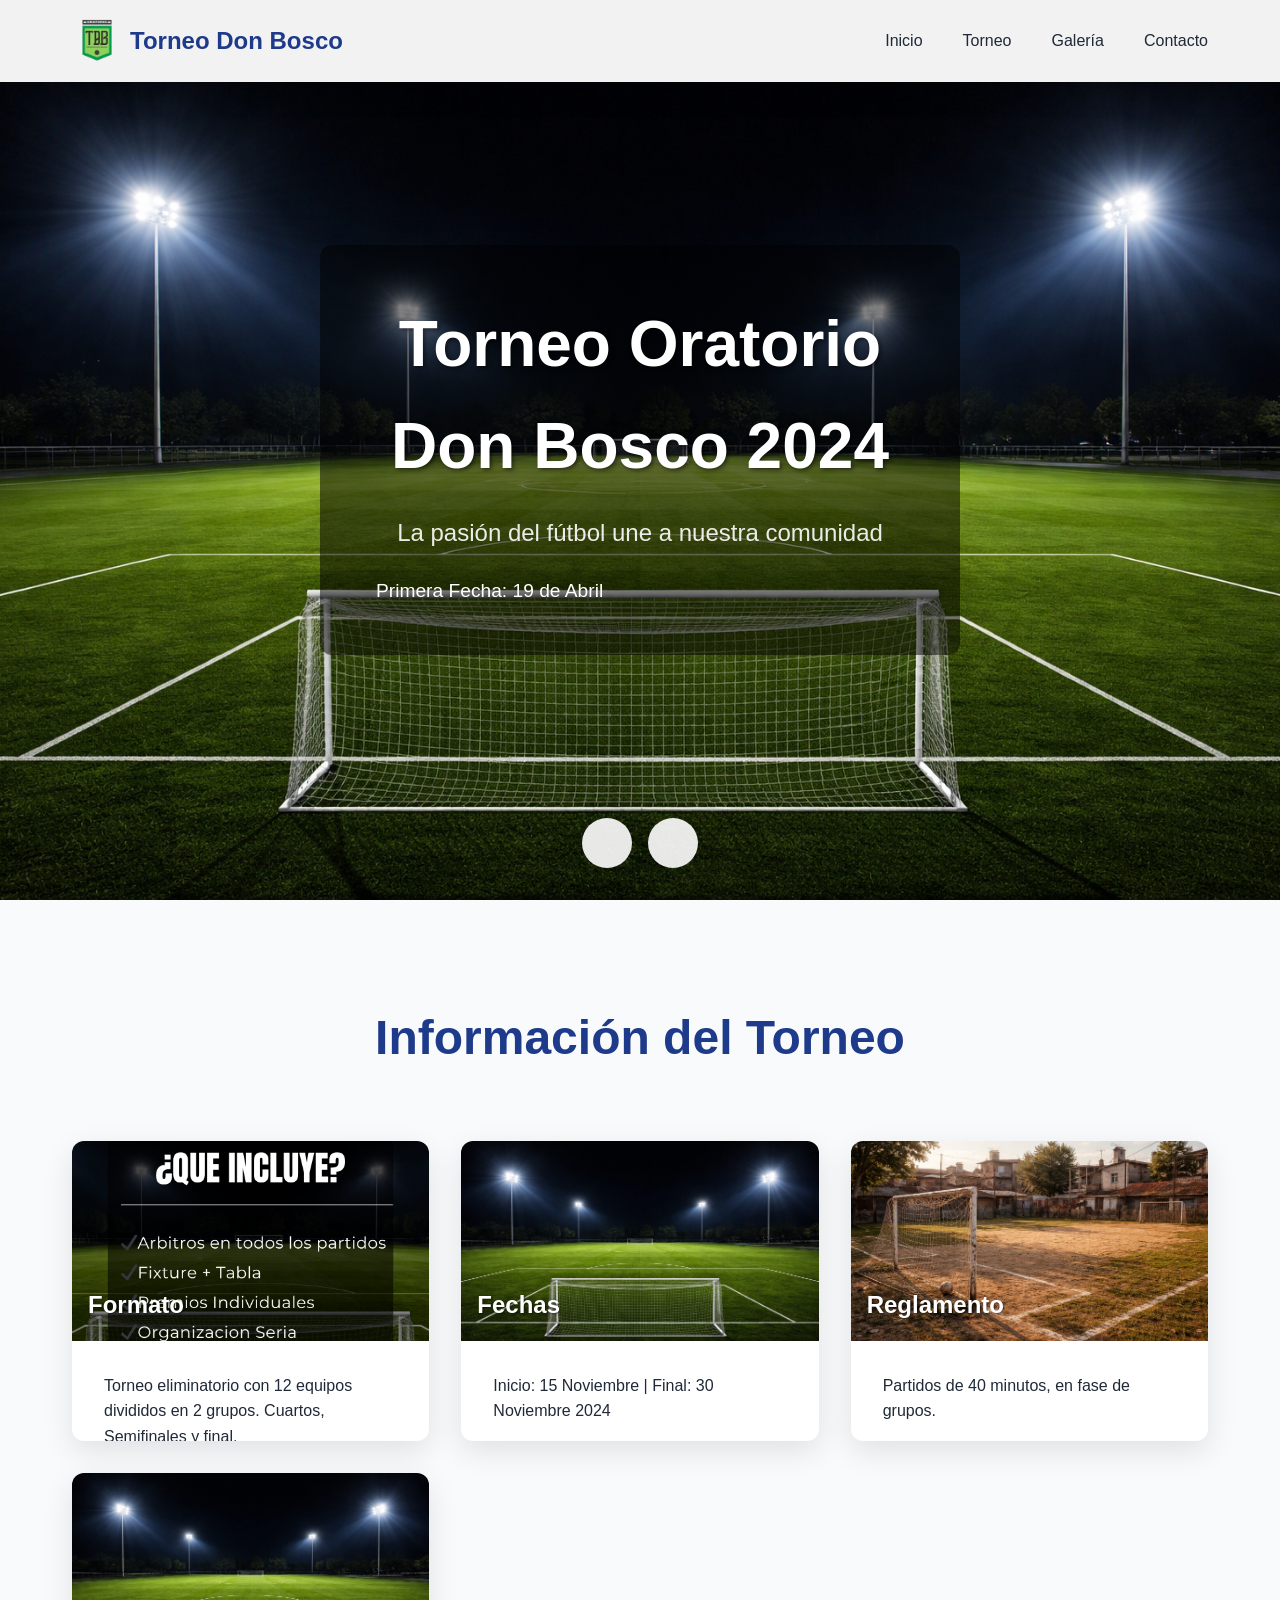
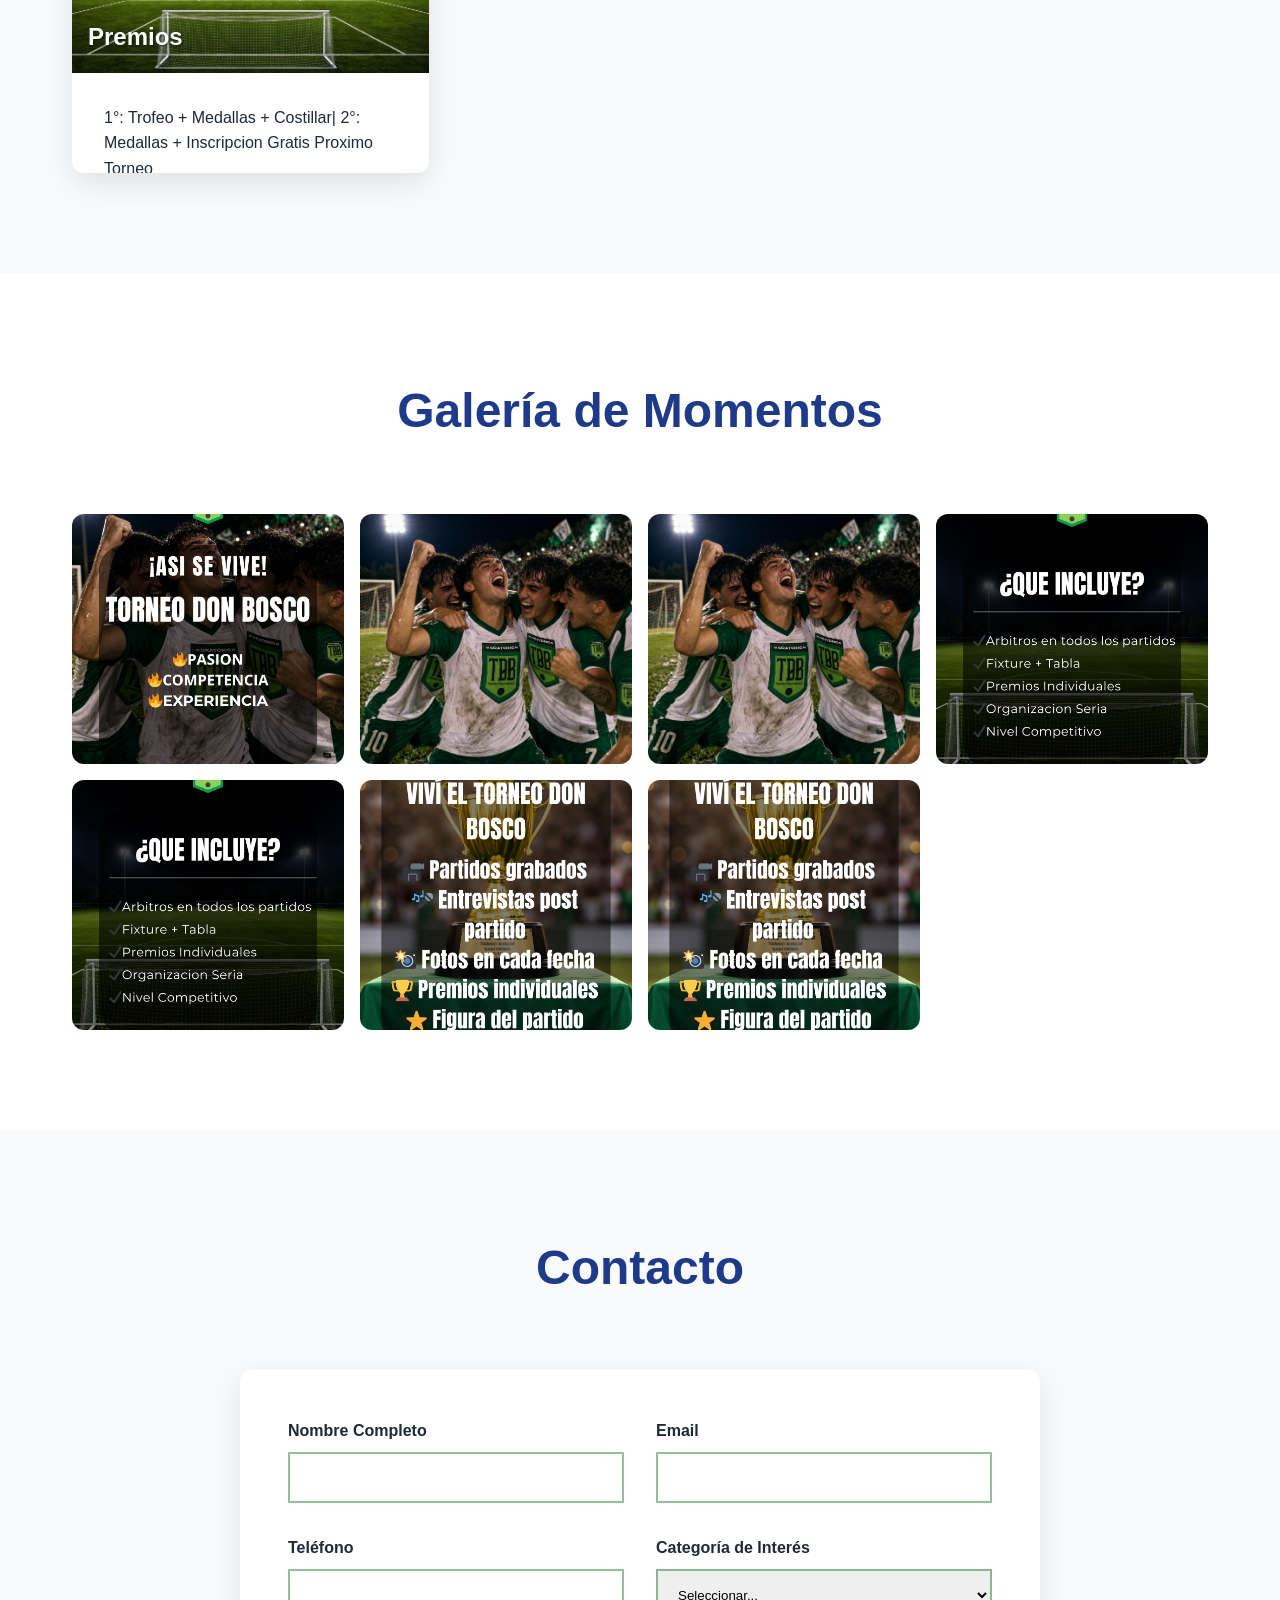
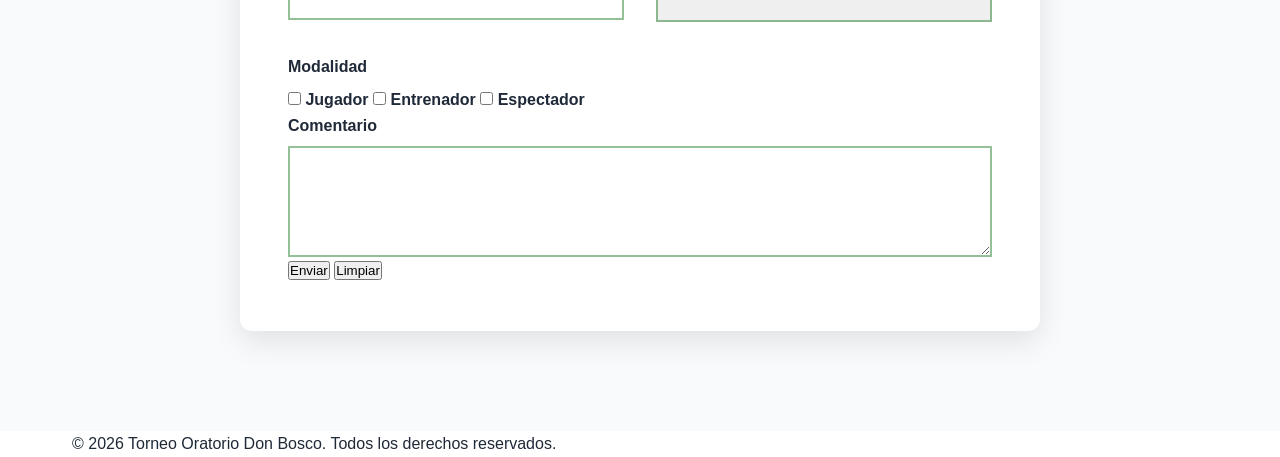
==== torneo-don-bosco/index.html @ 775dca35 "first commit" ====
<!DOCTYPE html>
<html lang="es">
<head>
    <meta charset="UTF-8">
    <meta name="viewport" content="width=device-width, initial-scale=1.0">
    <title>Torneo Oratorio Don Bosco</title>
    
    <!-- Font 1 -->
    <link href="fonts/klop/Klops-Inline-Personal-Use.ttf" rel="stylesheet">
    
    <!-- Font 2-->
    <link rel="stylesheet" href="fonts/the-athletic-font/THEATHLETICFONT-DEMOVERSION.ttf">
    
    <!-- CSS -->
    <link rel="stylesheet" href="css/styles.css">
</head>
<body>
    <!-- HEADER -->
    <header class="header">
        <nav class="navbar">
            <div class="nav-container">
                <div class="nav-logo">
                    <img src="img/iconos/logo - copia.png" alt="Logo Don Bosco" class="logo">
                    <span>Torneo Don Bosco</span>
                </div>
                <ul class="nav-menu">
                    <li class="nav-item">
                        <a href="#home" class="nav-link"><i class="fas fa-home"></i> Inicio</a>
                    </li>
                    <li class="nav-item">
                        <a href="#torneo" class="nav-link"><i class="fas fa-trophy"></i> Torneo</a>
                    </li>
                    <li class="nav-item">
                        <a href="#galeria" class="nav-link"><i class="fas fa-images"></i> Galería</a>
                    </li>
                    <li class="nav-item">
                        <a href="#contacto" class="nav-link"><i class="fas fa-envelope"></i> Contacto</a>
                    </li>
                </ul>
            </div>
        </nav>
    </header>

    <!-- MAIN -->
    <main>
        <!-- SECCIÓN 1: HOME -->
        <section id="home" class="hero-section">
            <div class="hero-carousel">
                <div class="carousel-slide active">
                    <img src="img/Campo de fútbol iluminado de noche.png" alt="Torneo Don Bosco" class="hero-image">
                    <div class="hero-content">
                        <h1 class="hero-title">Torneo Oratorio Don Bosco 2024</h1>
                        <p class="hero-subtitle">La pasión del fútbol une a nuestra comunidad</p>
                        <div class="hero-date">
                            <i class="fas fa-calendar-alt"></i>
                            <span>Primera Fecha: 19 de Abril</span>
                        </div>
                    </div>
                </div>
                <div class="carousel-slide">
                    <img src="img/jugadores festejando goles.png" alt="Equipos compitiendo" class="hero-image">
                    <div class="hero-content">
                        <h1 class="hero-title">12 Equipos Competirán</h1>
                        <p class="hero-subtitle">Por la gloria del campeonato</p>
                    </div>
                </div>
                <div class="carousel-slide">
                    <img src="img/Campo de fútbol al atardecer.png" alt="Premiación" class="hero-image">
                    <div class="hero-content">
                        <h1 class="hero-title">¡Únete a la Fiesta!</h1>
                        <p class="hero-subtitle">Vive la emoción del fútbol en familia</p>
                    </div>
                </div>
            </div>
            <div class="carousel-nav">
                <button class="carousel-btn prev"><i class="fas fa-chevron-left"></i></button>
                <button class="carousel-btn next"><i class="fas fa-chevron-right"></i></button>
            </div>
        </section>

        <!-- SECCIÓN 2: CARDS TORNEO -->
        <section id="torneo" class="cards-section">
            <div class="container">
                <h2 class="section-title">Información del Torneo</h2>
                <div class="cards-grid">
                    <div class="card expandable-card">
                        <div class="card-header">
                            <img src="img/2.png" alt="Formato" class="card-img">
                            <h3>Formato</h3>
                        </div>
                        <div class="card-content">
                            <p>Torneo eliminatorio con 12 equipos divididos en 2 grupos. Cuartos, Semifinales y final.</p>
                        </div>
                    </div>
                    <div class="card expandable-card">
                        <div class="card-header">
                            <img src="img/Campo de fútbol iluminado de noche.png" alt="Fechas" class="card-img">
                            <h3>Fechas</h3>
                        </div>
                        <div class="card-content">
                            <p>Inicio: 15 Noviembre | Final: 30 Noviembre 2024</p>
                        </div>
                    </div>
                    <div class="card expandable-card">
                        <div class="card-header">
                            <img src="img/Campo de fútbol al atardecer.png" alt="Reglamento" class="card-img">
                            <h3>Reglamento</h3>
                        </div>
                        <div class="card-content">
                            <p>Partidos de 40 minutos, en fase de grupos.</p>
                        </div>
                    </div>
                    <div class="card expandable-card">
                        <div class="card-header">
                            <img src="img/Campo de fútbol iluminado de noche.png" alt="Premios" class="card-img">
                            <h3>Premios</h3>
                        </div>
                        <div class="card-content">
                            <p>1°: Trofeo + Medallas + Costillar| 2°: Medallas + Inscripcion Gratis Proximo Torneo</p>
                        </div>
                    </div>
                </div>
            </div>
        </section>

        <!-- SECCIÓN 3: GALERÍA -->
        <section id="galeria" class="gallery-section">
            <div class="container">
                <h2 class="section-title">Galería de Momentos</h2>
                <div class="gallery-grid">
                    <img src="img/3.png" alt="Golazo" class="gallery-img">
                    <img src="img/jugadores festejando goles.png" alt="Celebración" class="gallery-img">
                    <img src="img/jugadores festejando goles.png" alt="Partido" class="gallery-img">
                    <img src="img/2.png" alt="Equipo" class="gallery-img">
                    <img src="img/2.png" alt="Premiación" class="gallery-img">
                    <img src="img/TORNEO DON BOSCO ORATORIO.png" alt="Público" class="gallery-img">
                    <img src="img/TORNEO DON BOSCO ORATORIO.png" alt="Acción" class="gallery-img">
                </div>
            </div>
        </section>

        <!-- SECCIÓN 4: CONTACTO -->
        <section id="contacto" class="contact-section">
            <div class="container">
                <h2 class="section-title">Contacto</h2>
                <form class="contact-form" id="contactForm">
                    <div class="form-row">
                        <div class="form-group">
                            <label for="nombre">Nombre Completo</label>
                            <input type="text" id="nombre" name="nombre" required>
                        </div>
                        <div class="form-group">
                            <label for="email">Email</label>
                            <input type="email" id="email" name="email" required>
                        </div>
                    </div>
                    <div class="form-row">
                        <div class="form-group">
                            <label for="telefono">Teléfono</label>
                            <input type="tel" id="telefono" name="telefono">
                        </div>
                        <div class="form-group">
                            <label for="categoria">Categoría de Interés</label>
                            <select id="categoria" name="categoria">
                                <option value="">Seleccionar...</option>
                                <option value="infantil">Infantil</option>
                                <option value="juvenil">Juvenil</option>
                                <option value="senior">Senior</option>
                            </select>
                        </div>
                    </div>
                    <div class="form-group">
                        <label>Modalidad</label>
                        <div class="form-options">
                            <label class="checkbox-label">
                                <input type="checkbox" name="modalidad[]" value="jugador"> Jugador
                            </label>
                            <label class="checkbox-label">
                                <input type="checkbox" name="modalidad[]" value="entrenador"> Entrenador
                            </label>
                            <label class="checkbox-label">
                                <input type="checkbox" name="modalidad[]" value="espectador"> Espectador
                            </label>
                        </div>
                    </div>
                    <div class="form-group">
                        <label for="comentario">Comentario </label>
                        <textarea id="comentario" name="comentario" rows="5" required></textarea>
                    </div>
                    <div class="form-actions">
                        <button type="submit" class="btn-submit">
                            <i class="fas fa-paper-plane"></i> Enviar
                        </button>
                        <button type="reset" class="btn-reset">
                            <i class="fas fa-redo"></i> Limpiar
                        </button>
                    </div>
                </form>
            </div>
        </section>
    </main>

    <!-- FOOTER -->
    <footer class="footer">
        <div class="container">
            <p>&copy; 2026 Torneo Oratorio Don Bosco. Todos los derechos reservados.</p>
           
        </div>
    </footer>

   
    <!-- JS -->
    <script src="js/script.js"></script>
</body>
</html>
---- torneo-don-bosco/css/styles.css ----
/* ========================================
   RESET Y VARIABLES CSS
======================================== */
* {
    margin: 0;
    padding: 0;
    box-sizing: border-box;
}

:root {
    --primary-color: #1e3a8a;
    --secondary-color: #f59e0b;
    --accent-color: #10b981;
    --text-dark: #1f2937;
    --text-light: #6b7280;
    --bg-light: #f8fafc;
    --white: #ffffff;
    --shadow: 0 10px 30px rgba(0,0,0,0.1);
    --border-radius: 12px;
    --transition: all 0.3s ease;
}

body {
    font-family: 'Poppins', sans-serif;
    line-height: 1.6;
    color: var(--text-dark);
    overflow-x: hidden;
}

/* ========================================
   HEADER Y NAVIGATION
======================================== */
.header {
    position: fixed;
    top: 0;
    width: 100%;
    background: rgba(255,255,255,0.95);
    backdrop-filter: blur(10px);
    z-index: 1000;
    box-shadow: var(--shadow);
}

.navbar {
    padding: 1rem 0;
}

.nav-container {
    max-width: 1200px;
    margin: 0 auto;
    padding: 0 2rem;
    display: flex;
    justify-content: space-between;
    align-items: center;
}

.nav-logo {
    display: flex;
    align-items: center;
    gap: 0.5rem;
    font-size: 1.5rem;
    font-weight: 700;
    color: var(--primary-color);
}

.logo {
    height: 50px;
    width: auto;
}

.nav-menu {
    display: flex;
    list-style: none;
    gap: 2rem;
}

.nav-link {
    text-decoration: none;
    color: var(--text-dark);
    font-weight: 500;
    transition: var(--transition);
    display: flex;
    align-items: center;
    gap: 0.5rem;
}

.nav-link:hover {
    color: var(--primary-color);
    transform: translateY(-2px);
}

/* ========================================
   SECCIÓN HERO (CARRUSEL)
======================================== */
.hero-section {
    height: 100vh;
    min-height: 100vh;
    position: relative;
    overflow: hidden;
    display: flex;
    align-items: center;
}

.hero-carousel {
    position: relative;
    width: 100%;
    height: 100%;
}

.carousel-slide {
    position: absolute;
    top: 0;
    left: 0;
    width: 100%;
    height: 100%;
    opacity: 0;
    transition: opacity 0.5s ease;
}

.carousel-slide.active {
    opacity: 1;
}

.hero-image {
    width: 100%;
    height: 100%;
    object-fit: cover;
}

.hero-content {
    position: absolute;
    top: 50%;
    left: 50%;
    transform: translate(-50%, -50%);
    text-align: center;
    color: var(--white);
    background: rgba(0,0,0,0.5);
    padding: 3rem;
    border-radius: var(--border-radius);
}

.hero-title {
    font-size: clamp(2.5rem, 5vw, 4rem);
    font-weight: 700;
    margin-bottom: 1rem;
    text-shadow: 2px 2px 4px rgba(0,0,0,0.5);
}

.hero-subtitle {
    font-size: 1.5rem;
    margin-bottom: 1.5rem;
    opacity: 0.9;
}

.hero-date {
    display: flex;
    align-items: center;
    gap: 0.5rem;
    font-size: 1.2rem;
    font-weight: 500;
}

.carousel-nav {
    position: absolute;
    bottom: 2rem;
    left: 50%;
    transform: translateX(-50%);
    display: flex;
    gap: 1rem;
}

.carousel-btn {
    background: rgba(255,255,255,0.9);
    border: none;
    width: 50px;
    height: 50px;
    border-radius: 50%;
    cursor: pointer;
    font-size: 1.2rem;
    transition: var(--transition);
}

.carousel-btn:hover {
    background: var(--white);
    transform: scale(1.1);
}

/* ========================================
   SECCIÓN CARDS
======================================== */
.cards-section {
    padding: 100px 0;
    background: var(--bg-light);
}

.container {
    max-width: 1200px;
    margin: 0 auto;
    padding: 0 2rem;
}

.section-title {
    text-align: center;
    font-size: 3rem;
    font-weight: 700;
    color: var(--primary-color);
    margin-bottom: 4rem;
}

.cards-grid {
    display: grid;
    grid-template-columns: repeat(auto-fit, minmax(300px, 1fr));
    gap: 2rem;
}

.card {
    background: var(--white);
    border-radius: var(--border-radius);
    overflow: hidden;
    box-shadow: var(--shadow);
    transition: var(--transition);
    cursor: pointer;
}

.card:hover {
    transform: translateY(-10px);
    box-shadow: 0 20px 40px rgba(0,0,0,0.15);
}

.card-header {
    position: relative;
    height: 200px;
    overflow: hidden;
}

.card-img {
    width: 100%;
    height: 100%;
    object-fit: cover;
    transition: var(--transition);
}

.card:hover .card-img {
    transform: scale(1.1);
}

.card h3 {
    position: absolute;
    bottom: 1rem;
    left: 1rem;
    color: var(--white);
    font-size: 1.5rem;
    font-weight: 600;
    text-shadow: 1px 1px 2px rgba(0,0,0,0.5);
}

.card-content {
    padding: 2rem;
    max-height: 100px;
    overflow: hidden;
    transition: var(--transition);
}

/* ========================================
   SECCIÓN GALERÍA
======================================== */
.gallery-section {
    padding: 100px 0;
}

.gallery-grid {
    display: grid;
    grid-template-columns: repeat(auto-fit, minmax(250px, 1fr));
    gap: 1rem;
}

.gallery-img {
    width: 100%;
    height: 250px;
    object-fit: cover;
    border-radius: var(--border-radius);
    transition: var(--transition);
    cursor: pointer;
}

.gallery-img:hover {
    transform: scale(1.05);
    box-shadow: var(--shadow);
}

/* ========================================
   SECCIÓN CONTACTO
======================================== */
.contact-section {
    padding: 100px 0;
    background: var(--bg-light);
}

.contact-form {
    max-width: 800px;
    margin: 0 auto;
    background: var(--white);
    padding: 3rem;
    border-radius: var(--border-radius);
    box-shadow: var(--shadow);
}

.form-row {
    display: grid;
    grid-template-columns: 1fr 1fr;
    gap: 2rem;
    margin-bottom: 2rem;
}

.form-group {
    display: flex;
    flex-direction: column;
}

.form-group label {
    font-weight: 600;
    margin-bottom: 0.5rem;
    color: var(--text-dark);
}

.form-group input,
.form-group select,
.form-group textarea {
    padding: 1rem;
    border: 2px solid rgba(25, 121, 33, 0.467)  }
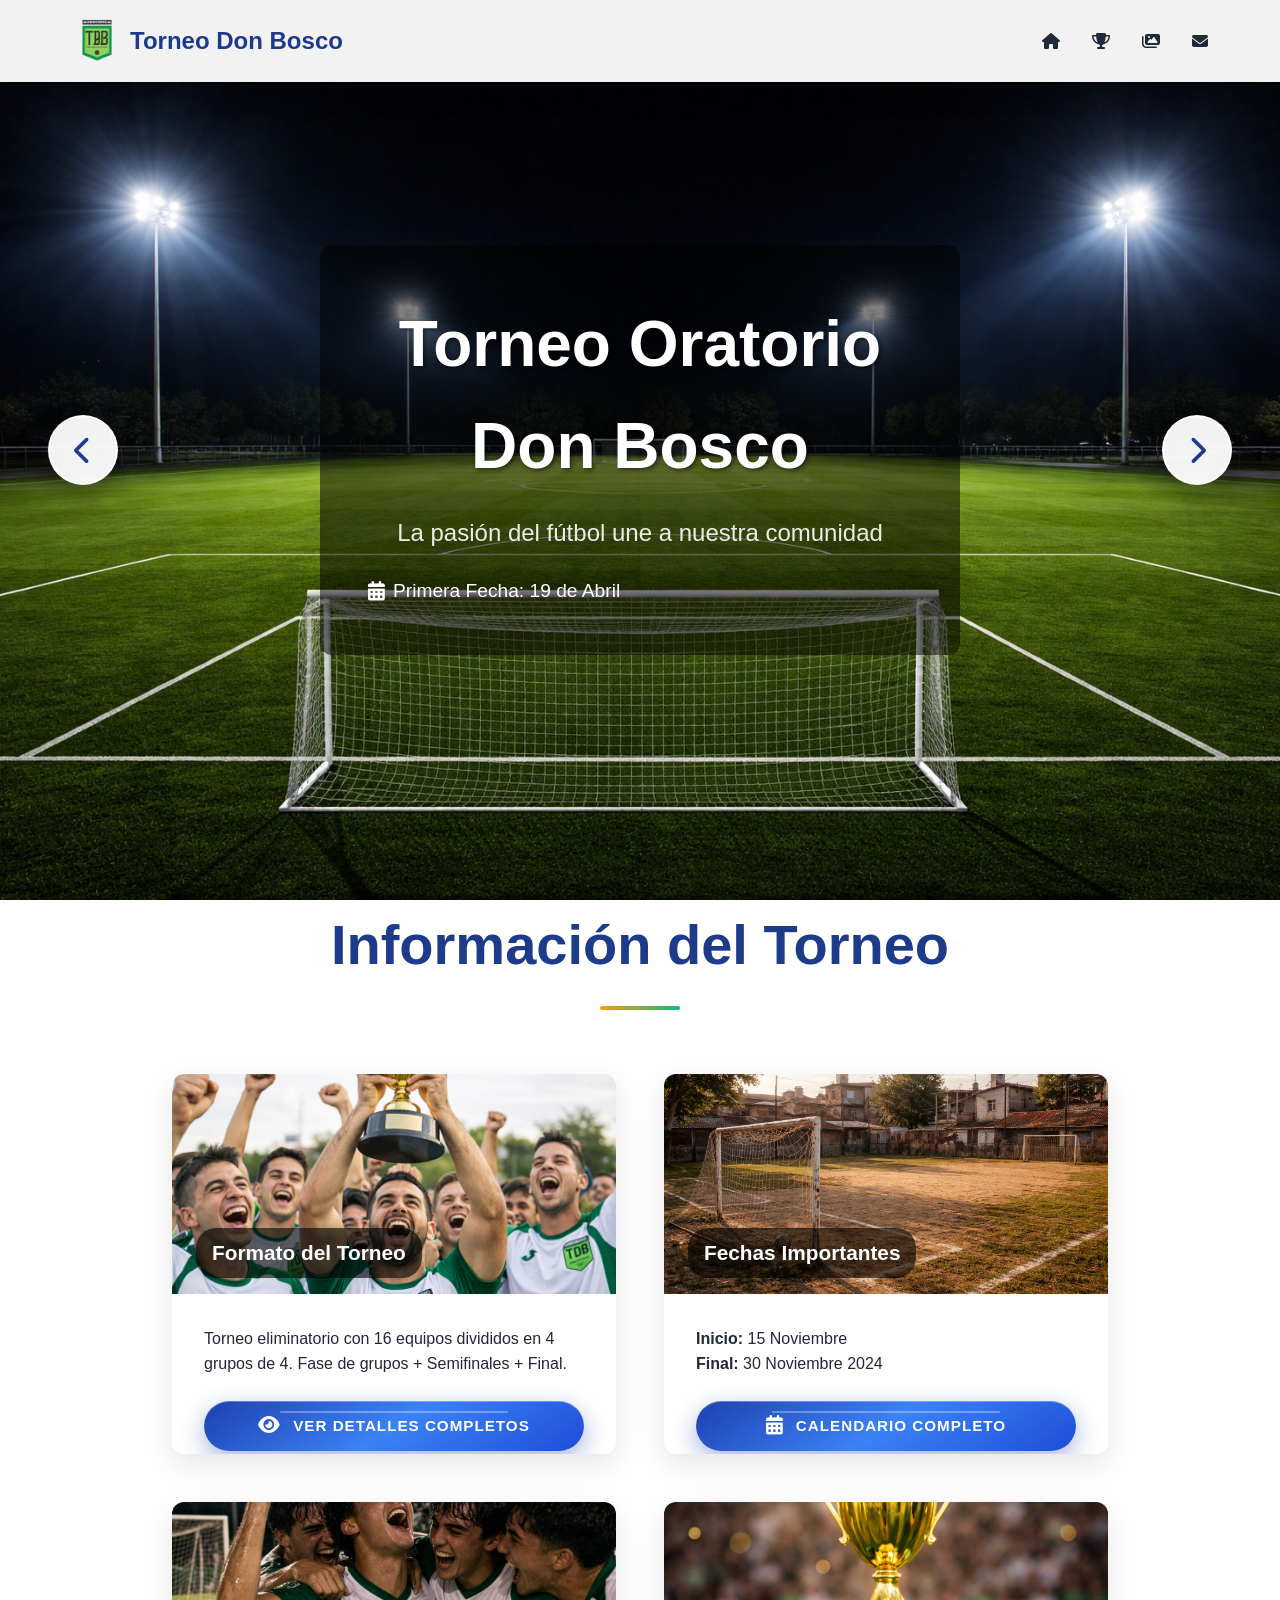
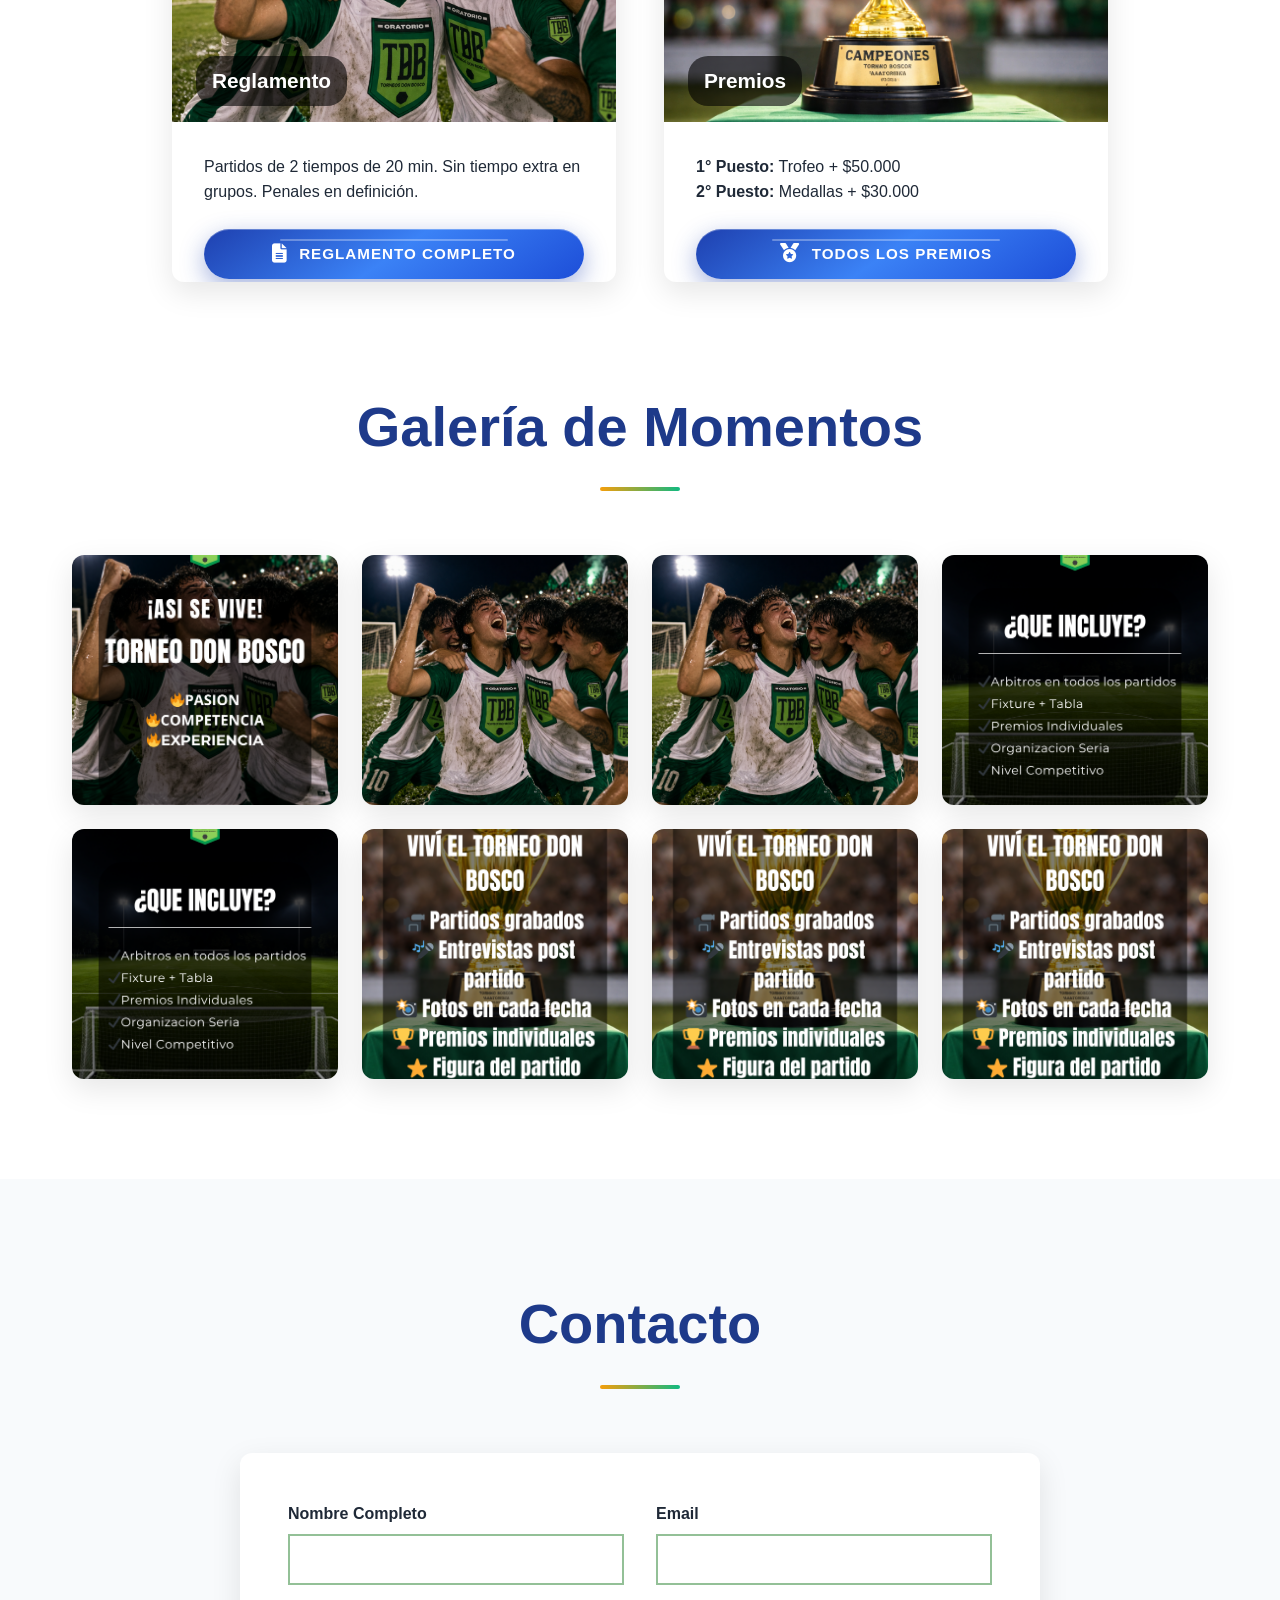
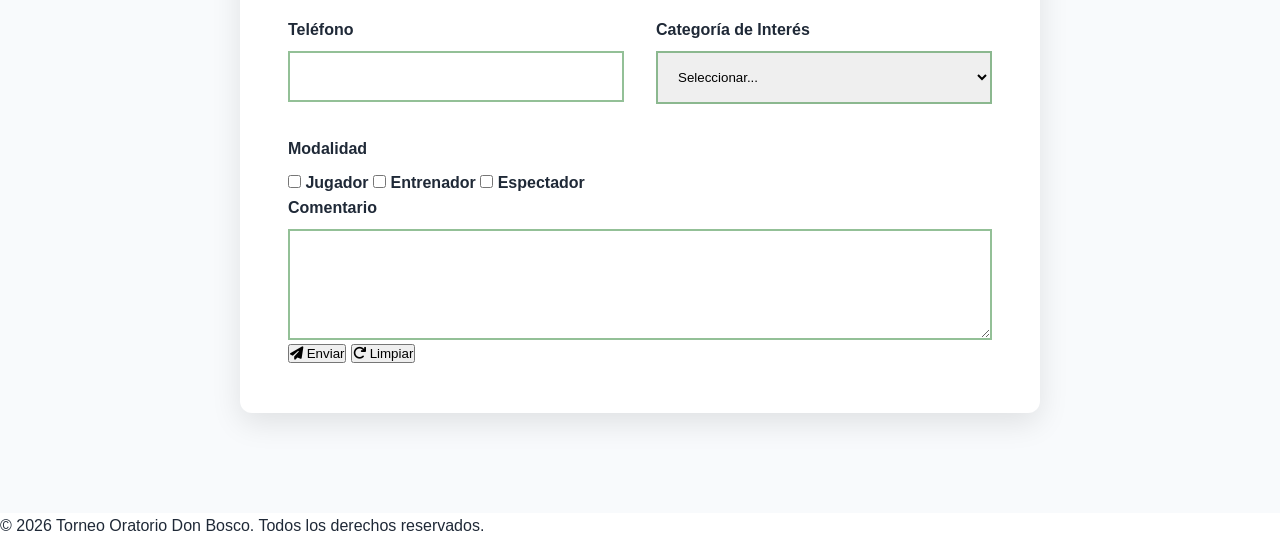
==== commit 7dcc753b: "Enhance tournament page with updated styles, responsive cards, and new images; integrate Font Awesom" ====
--- a/torneo-don-bosco/index.html
+++ b/torneo-don-bosco/index.html
@@ -9,7 +9,8 @@
     <link href="fonts/klop/Klops-Inline-Personal-Use.ttf" rel="stylesheet">
     
     <!-- Font 2-->
-    <link rel="stylesheet" href="fonts/the-athletic-font/THEATHLETICFONT-DEMOVERSION.ttf">
+    <!-- Font Awesome Icons (VERSIÓN COMPLETA) -->
+<link rel="stylesheet" href="https://cdnjs.cloudflare.com/ajax/libs/font-awesome/6.4.2/css/all.min.css" integrity="sha512-z3gLpd7yknf1qObfxVmFgwAYF+4gzRbgiNL515nqdIxJ.351uOhcUnpnsS9Cwm6V9UXp5kXRWq+4v6MmvMaFSPg==" crossorigin="anonymous" referrerpolicy="no-referrer" />
     
     <!-- CSS -->
     <link rel="stylesheet" href="css/styles.css">
@@ -24,19 +25,19 @@
                     <span>Torneo Don Bosco</span>
                 </div>
                 <ul class="nav-menu">
-                    <li class="nav-item">
-                        <a href="#home" class="nav-link"><i class="fas fa-home"></i> Inicio</a>
-                    </li>
-                    <li class="nav-item">
-                        <a href="#torneo" class="nav-link"><i class="fas fa-trophy"></i> Torneo</a>
-                    </li>
-                    <li class="nav-item">
-                        <a href="#galeria" class="nav-link"><i class="fas fa-images"></i> Galería</a>
-                    </li>
-                    <li class="nav-item">
-                        <a href="#contacto" class="nav-link"><i class="fas fa-envelope"></i> Contacto</a>
-                    </li>
-                </ul>
+    <li class="nav-item">
+        <a href="#home" class="nav-link"><i class="fas fa-home"></i></a>
+    </li>
+    <li class="nav-item">
+        <a href="#torneo" class="nav-link"><i class="fas fa-trophy"></i></a>
+    </li>
+    <li class="nav-item">
+        <a href="#galeria" class="nav-link"><i class="fas fa-images"></i></a>
+    </li>
+    <li class="nav-item">
+        <a href="#contacto" class="nav-link"><i class="fas fa-envelope"></i></a>
+    </li>
+</ul>
             </div>
         </nav>
     </header>
@@ -49,7 +50,7 @@
                 <div class="carousel-slide active">
                     <img src="img/Campo de fútbol iluminado de noche.png" alt="Torneo Don Bosco" class="hero-image">
                     <div class="hero-content">
-                        <h1 class="hero-title">Torneo Oratorio Don Bosco 2024</h1>
+                        <h1 class="hero-title">Torneo Oratorio Don Bosco</h1>
                         <p class="hero-subtitle">La pasión del fútbol une a nuestra comunidad</p>
                         <div class="hero-date">
                             <i class="fas fa-calendar-alt"></i>
@@ -83,42 +84,55 @@
             <div class="container">
                 <h2 class="section-title">Información del Torneo</h2>
                 <div class="cards-grid">
-                    <div class="card expandable-card">
-                        <div class="card-header">
-                            <img src="img/2.png" alt="Formato" class="card-img">
-                            <h3>Formato</h3>
-                        </div>
-                        <div class="card-content">
-                            <p>Torneo eliminatorio con 12 equipos divididos en 2 grupos. Cuartos, Semifinales y final.</p>
-                        </div>
-                    </div>
-                    <div class="card expandable-card">
-                        <div class="card-header">
-                            <img src="img/Campo de fútbol iluminado de noche.png" alt="Fechas" class="card-img">
-                            <h3>Fechas</h3>
-                        </div>
-                        <div class="card-content">
-                            <p>Inicio: 15 Noviembre | Final: 30 Noviembre 2024</p>
-                        </div>
-                    </div>
-                    <div class="card expandable-card">
-                        <div class="card-header">
-                            <img src="img/Campo de fútbol al atardecer.png" alt="Reglamento" class="card-img">
-                            <h3>Reglamento</h3>
-                        </div>
-                        <div class="card-content">
-                            <p>Partidos de 40 minutos, en fase de grupos.</p>
-                        </div>
-                    </div>
-                    <div class="card expandable-card">
-                        <div class="card-header">
-                            <img src="img/Campo de fútbol iluminado de noche.png" alt="Premios" class="card-img">
-                            <h3>Premios</h3>
-                        </div>
-                        <div class="card-content">
-                            <p>1°: Trofeo + Medallas + Costillar| 2°: Medallas + Inscripcion Gratis Proximo Torneo</p>
-                        </div>
-                    </div>
+    <div class="card expandable-card">
+        <div class="card-header">
+            <img src="img/campeones.png" alt="Formato" class="card-img">
+            <h3>Formato del Torneo</h3>
+        </div>
+        <div class="card-content">
+            <p>Torneo eliminatorio con 16 equipos divididos en 4 grupos de 4. Fase de grupos + Semifinales + Final.</p>
+            <a href="formato.html" class="card-btn" target="_blank">
+                <i class="fas fa-eye"></i> Ver Detalles Completos
+            </a>
+        </div>
+    </div>
+    <div class="card expandable-card">
+        <div class="card-header">
+            <img src="img/Campo de fútbol al atardecer.png" alt="Fechas" class="card-img">
+            <h3>Fechas Importantes</h3>
+        </div>
+        <div class="card-content">
+            <p><strong>Inicio:</strong> 15 Noviembre<br><strong>Final:</strong> 30 Noviembre 2024</p>
+            <a href="fechas.html" class="card-btn" target="_blank">
+                <i class="fas fa-calendar-alt"></i> Calendario Completo
+            </a>
+        </div>
+    </div>
+    <div class="card expandable-card">
+        <div class="card-header">
+            <img src="img/jugadores festejando goles.png" alt="Reglamento" class="card-img">
+            <h3>Reglamento</h3>
+        </div>
+        <div class="card-content">
+            <p>Partidos de 2 tiempos de 20 min. Sin tiempo extra en grupos. Penales en definición.</p>
+            <a href="reglamento.html" class="card-btn" target="_blank">
+                <i class="fas fa-file-alt"></i> Reglamento Completo
+            </a>
+        </div>
+    </div>
+    <div class="card expandable-card">
+        <div class="card-header">
+            <img src="img/copa.png" alt="Premios" class="card-img">
+            <h3>Premios</h3>
+        </div>
+        <div class="card-content">
+            <p><strong>1° Puesto:</strong> Trofeo + $50.000<br><strong>2° Puesto:</strong> Medallas + $30.000</p>
+            <a href="premios.html" class="card-btn" target="_blank">
+                <i class="fas fa-medal"></i> Todos los Premios
+            </a>
+        </div>
+    </div>
+</div>
                 </div>
             </div>
         </section>
@@ -135,6 +149,7 @@
                     <img src="img/2.png" alt="Premiación" class="gallery-img">
                     <img src="img/TORNEO DON BOSCO ORATORIO.png" alt="Público" class="gallery-img">
                     <img src="img/TORNEO DON BOSCO ORATORIO.png" alt="Acción" class="gallery-img">
+                    <img src="img/TORNEO DON BOSCO ORATORIO.png" alt="Nosotros" class="gallery-img">
                 </div>
             </div>
         </section>
--- a/torneo-don-bosco/css/styles.css
+++ b/torneo-don-bosco/css/styles.css
@@ -161,57 +161,92 @@
 
 .carousel-nav {
     position: absolute;
-    bottom: 2rem;
-    left: 50%;
-    transform: translateX(-50%);
-    display: flex;
-    gap: 1rem;
+    top: 50%;
+    width: 100%;
+    display: flex;
+    justify-content: space-between;
+    padding: 0 3rem;
+    transform: translateY(-50%);
+    pointer-events: none;
+    z-index: 10;
 }
 
 .carousel-btn {
-    background: rgba(255,255,255,0.9);
-    border: none;
-    width: 50px;
-    height: 50px;
-    border-radius: 50%;
-    cursor: pointer;
-    font-size: 1.2rem;
-    transition: var(--transition);
+    background: rgba(255,255,255,0.95) !important;
+    border: 2px solid rgba(255,255,255,0.8) !important;
+    width: 70px !important;
+    height: 70px !important;
+    border-radius: 50% !important;
+    cursor: pointer !important;
+    font-size: 1.8rem !important;
+    color: var(--primary-color) !important;
+    transition: var(--transition) !important;
+    pointer-events: all !important;
+    box-shadow: 0 10px 30px rgba(0,0,0,0.3) !important;
+    display: flex !important;
+    align-items: center !important;
+    justify-content: center !important;
 }
 
 .carousel-btn:hover {
-    background: var(--white);
-    transform: scale(1.1);
+    background: var(--white) !important;
+    transform: scale(1.15) !important;
+    box-shadow: 0 15px 40px rgba(0,0,0,0.4) !important;
+}.carousel-nav {
+    position: absolute;
+    top: 50%;
+    width: 100%;
+    display: flex;
+    justify-content: space-between;
+    padding: 0 3rem;
+    transform: translateY(-50%);
+    pointer-events: none;
+    z-index: 10;
+}
+
+.carousel-btn {
+    background: rgba(255,255,255,0.95) !important;
+    border: 2px solid rgba(255,255,255,0.8) !important;
+    width: 70px !important;
+    height: 70px !important;
+    border-radius: 50% !important;
+    cursor: pointer !important;
+    font-size: 1.8rem !important;
+    color: var(--primary-color) !important;
+    transition: var(--transition) !important;
+    pointer-events: all !important;
+    box-shadow: 0 10px 30px rgba(0,0,0,0.3) !important;
+    display: flex !important;
+    align-items: center !important;
+    justify-content: center !important;
+}
+
+.carousel-btn:hover {
+    background: var(--white) !important;
+    transform: scale(1.15) !important;
+    box-shadow: 0 15px 40px rgba(0,0,0,0.4) !important;
 }
 
 /* ========================================
-   SECCIÓN CARDS
+   SECCIÓN CARDS 
 ======================================== */
-.cards-section {
-    padding: 100px 0;
-    background: var(--bg-light);
-}
-
-.container {
-    max-width: 1200px;
+.cards-grid {
+    display: grid;
+    grid-template-columns: 1fr 1fr;
+    grid-template-rows: auto auto;
+    gap: 3rem;
+    max-width: 1000px;
     margin: 0 auto;
     padding: 0 2rem;
 }
 
-.section-title {
-    text-align: center;
-    font-size: 3rem;
-    font-weight: 700;
-    color: var(--primary-color);
-    margin-bottom: 4rem;
-}
-
-.cards-grid {
-    display: grid;
-    grid-template-columns: repeat(auto-fit, minmax(300px, 1fr));
-    gap: 2rem;
-}
-
+@media (max-width: 1024px) {
+    .cards-grid {
+        grid-template-columns: 1fr;
+        grid-template-rows: auto auto auto auto;
+        gap: 2.5rem;
+    }
+}
 .card {
     background: var(--white);
     border-radius: var(--border-radius);
@@ -219,45 +254,186 @@
     box-shadow: var(--shadow);
     transition: var(--transition);
     cursor: pointer;
+    max-height: 450px;
 }
 
 .card:hover {
-    transform: translateY(-10px);
+    transform: translateY(-12px);
     box-shadow: 0 20px 40px rgba(0,0,0,0.15);
 }
 
 .card-header {
+    height: 220px;
+    overflow: hidden;
     position: relative;
-    height: 200px;
-    overflow: hidden;
 }
 
 .card-img {
     width: 100%;
     height: 100%;
     object-fit: cover;
-    transition: var(--transition);
-}
-
-.card:hover .card-img {
-    transform: scale(1.1);
 }
 
 .card h3 {
     position: absolute;
     bottom: 1rem;
-    left: 1rem;
+    left: 1.5rem;
     color: var(--white);
-    font-size: 1.5rem;
+    font-size: 1.3rem;
     font-weight: 600;
-    text-shadow: 1px 1px 2px rgba(0,0,0,0.5);
+    background: rgba(0,0,0,0.6);
+    padding: 0.5rem 1rem;
+    border-radius: 20px;
 }
 
 .card-content {
     padding: 2rem;
-    max-height: 100px;
+    max-height: 160px;
     overflow: hidden;
     transition: var(--transition);
+    display: flex;
+    flex-direction: column;
+    height: 100%;
+}
+
+.card.expanded .card-content {
+    max-height: 350px;
+}
+
+.card-content p {
+    flex-grow: 1;
+    margin-bottom: 1.5rem;
+}
+.card-btn {
+    position: relative;
+    display: inline-flex;
+    align-items: center;
+    gap: 0.75rem;
+    padding: 1rem 2rem;
+    background: linear-gradient(145deg, 
+        #1e40af 0%, 
+        #3b82f6 50%, 
+        #1d4ed8 100%);
+    color: #ffffff !important;
+    text-decoration: none !important;
+    font-weight: 700;
+    font-size: 0.95rem;
+    text-transform: uppercase;
+    letter-spacing: 1px;
+    border: none;
+    border-radius: 50px;
+    margin-top: auto;
+    transition: all 0.4s cubic-bezier(0.25, 0.46, 0.45, 0.94);
+    box-shadow: 
+        0 8px 25px rgba(30, 64, 175, 0.4),
+        inset 0 1px 0 rgba(255,255,255,0.3);
+    overflow: hidden;
+    min-height: 50px;
+    justify-content: center;
+}
+
+/* EFECTO FUTBOLERO ⚽ */
+.card-btn::before {
+    content: '';
+    position: absolute;
+    top: 0;
+    left: -100%;
+    width: 100%;
+    height: 100%;
+    background: linear-gradient(90deg, 
+        transparent, 
+        rgba(255,255,255,0.4), 
+        transparent);
+    transition: left 0.6s;
+}
+
+.card-btn:hover::before {
+    left: 100%;
+}
+
+.card-btn:hover {
+    transform: translateY(-5px) scale(1.05);
+    box-shadow: 
+        0 15px 35px rgba(30, 64, 175, 0.6),
+        0 5px 15px rgba(59, 130, 246, 0.4),
+        inset 0 1px 0 rgba(255,255,255,0.4);
+    background: linear-gradient(145deg, 
+        #1e3a8a 0%, 
+        #2563eb 50%, 
+        #1d4ed8 100%);
+}
+
+.card-btn:active {
+    transform: translateY(-2px) scale(1.02);
+}
+
+/* ICONO ANIMADO */
+.card-btn i {
+    font-size: 1.2rem;
+    transition: transform 0.3s ease;
+}
+
+.card-btn:hover i {
+    transform: scale(1.2) rotate(10deg);
+}
+
+/* COSTURAS FUTBOLERAS */
+.card-btn::after {
+    content: '';
+    position: absolute;
+    top: 10px;
+    left: 50%;
+    transform: translateX(-50%);
+    width: 60%;
+    height: 2px;
+    background: rgba(255,255,255,0.3);
+    border-radius: 1px;
+}
+
+.card-btn::before {
+
+    .card:hover {
+    transform: translateY(-15px);
+    box-shadow: 0 25px 50px rgba(0,0,0,0.2);
+}
+
+.card:hover .card-btn {
+    animation: pulse 2s infinite;
+}
+
+@keyframes pulse {
+    0% { box-shadow: 0 8px 25px rgba(30, 64, 175, 0.4); }
+    50% { box-shadow: 0 12px 30px rgba(30, 64, 175, 0.6); }
+    100% { box-shadow: 0 8px 25px rgba(30, 64, 175, 0.4); }
+}.card:hover {
+    transform: translateY(-15px);
+    box-shadow: 0 25px 50px rgba(0,0,0,0.2);
+}
+
+.card:hover .card-btn {
+    animation: pulse 2s infinite;
+}
+
+@keyframes pulse {
+    0% { box-shadow: 0 8px 25px rgba(30, 64, 175, 0.4); }
+    50% { box-shadow: 0 12px 30px rgba(30, 64, 175, 0.6); }
+    100% { box-shadow: 0 8px 25px rgba(30, 64, 175, 0.4); }
+}
+}
+/* RESPONSIVE */
+@media (max-width: 768px) {
+    .cards-grid {
+        grid-template-columns: repeat(auto-fit, minmax(250px, 1fr));
+        gap: 2rem;
+    }
+    
+    .card {
+        height: 380px;
+    }
+    
+    .card-header {
+        height: 220px;
+    }
 }
 
 /* ========================================
@@ -269,8 +445,11 @@
 
 .gallery-grid {
     display: grid;
-    grid-template-columns: repeat(auto-fit, minmax(250px, 1fr));
-    gap: 1rem;
+    grid-template-columns: repeat(auto-fit, minmax(220px, 1fr));
+    gap: 1.5rem;
+    max-width: 1200px;
+    margin: 0 auto;
+    padding: 0 2rem;
 }
 
 .gallery-img {
@@ -280,11 +459,34 @@
     border-radius: var(--border-radius);
     transition: var(--transition);
     cursor: pointer;
+    box-shadow: var(--shadow);
 }
 
 .gallery-img:hover {
-    transform: scale(1.05);
+    transform: scale(1.05) rotate(1deg);
+    box-shadow: 0 20px 40px rgba(0,0,0,0.2);
+}.gallery-grid {
+    display: grid;
+    grid-template-columns: repeat(auto-fit, minmax(220px, 1fr));
+    gap: 1.5rem;
+    max-width: 1200px;
+    margin: 0 auto;
+    padding: 0 2rem;
+}
+
+.gallery-img {
+    width: 100%;
+    height: 250px;
+    object-fit: cover;
+    border-radius: var(--border-radius);
+    transition: var(--transition);
+    cursor: pointer;
     box-shadow: var(--shadow);
+}
+
+.gallery-img:hover {
+    transform: scale(1.05) rotate(1deg);
+    box-shadow: 0 20px 40px rgba(0,0,0,0.2);
 }
 
 /* ========================================
@@ -326,4 +528,23 @@
 .form-group select,
 .form-group textarea {
     padding: 1rem;
-    border: 2px solid rgba(25, 121, 33, 0.467)  }+    border: 2px solid rgba(25, 121, 33, 0.467)  }
+
+.section-title {
+    text-align: center;
+    font-size: clamp(2.5rem, 6vw, 3.5rem);
+    font-weight: 700;
+    color: var(--primary-color);
+    margin-bottom: 4rem;
+    position: relative;
+}
+
+.section-title::after {
+    content: '';
+    display: block;
+    width: 80px;
+    height: 4px;
+    background: linear-gradient(90deg, var(--secondary-color), var(--accent-color));
+    margin: 1rem auto 0;
+    border-radius: 2px;
+}
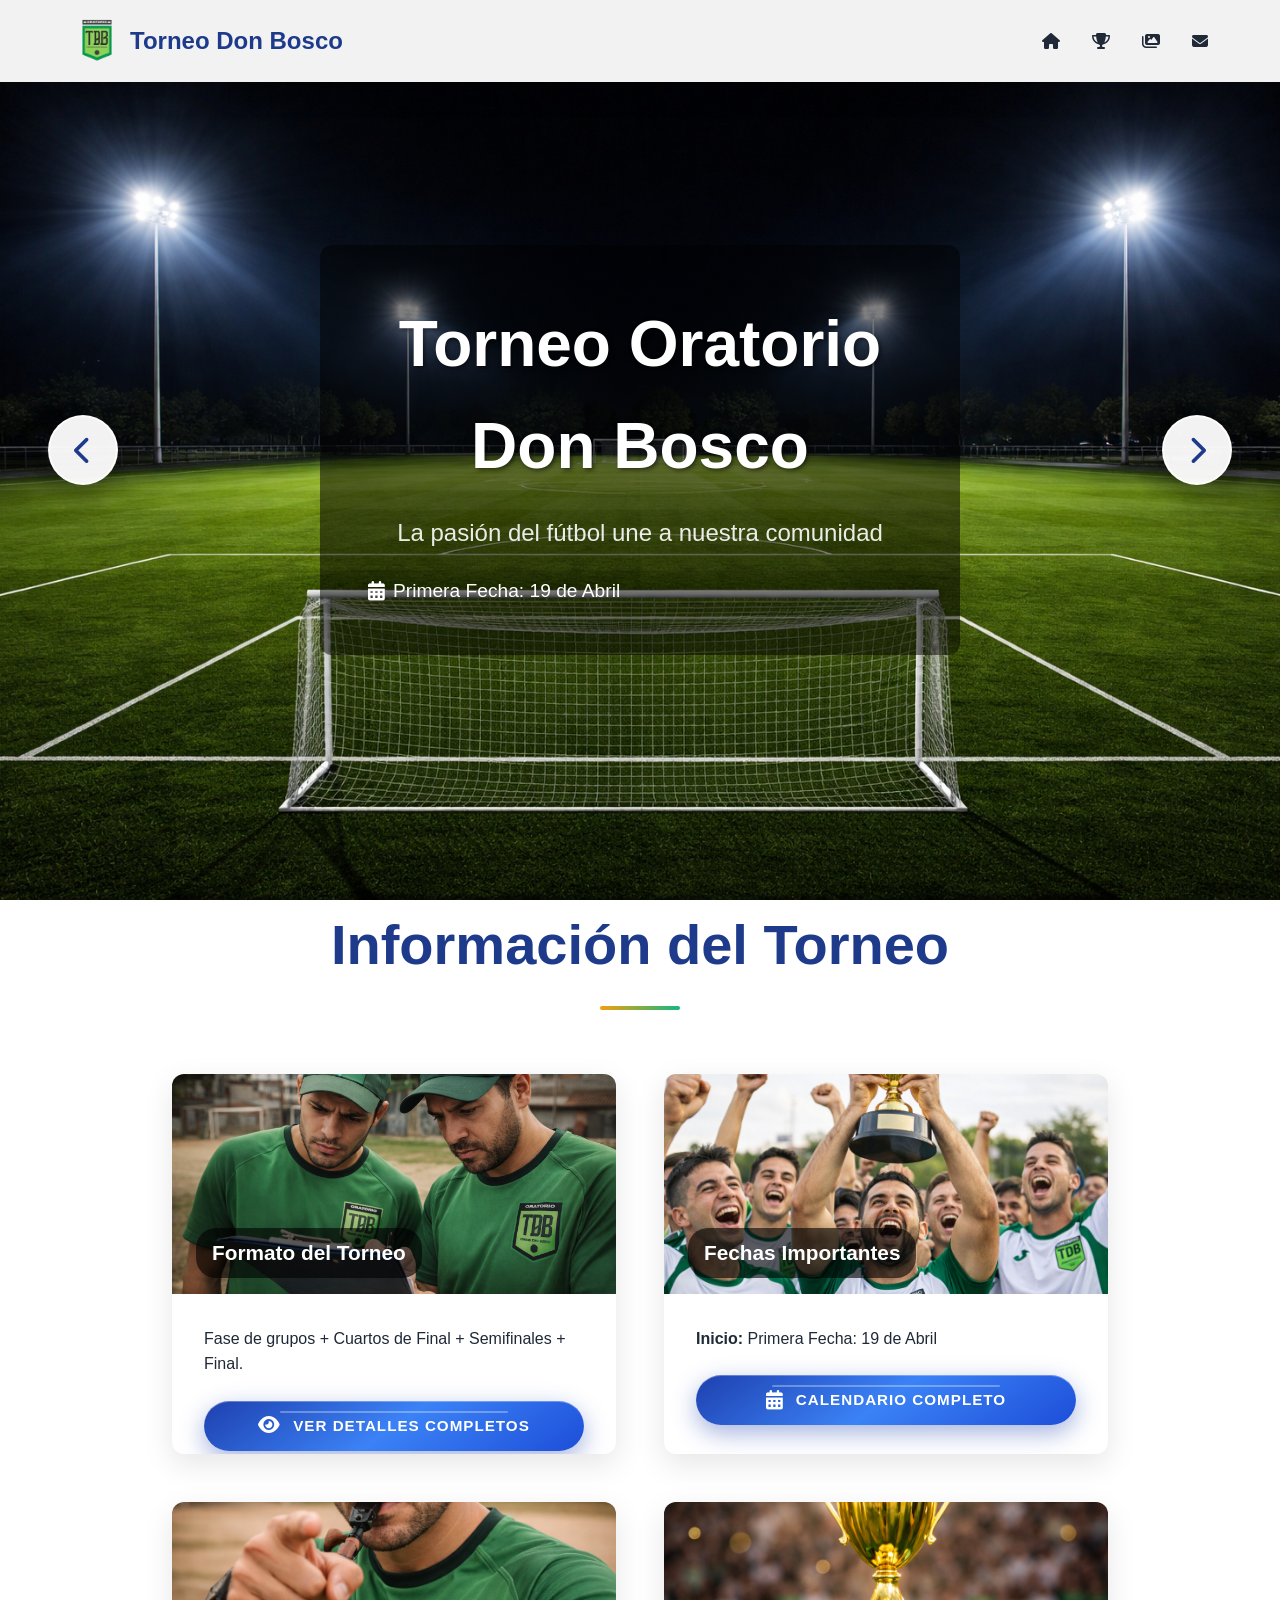
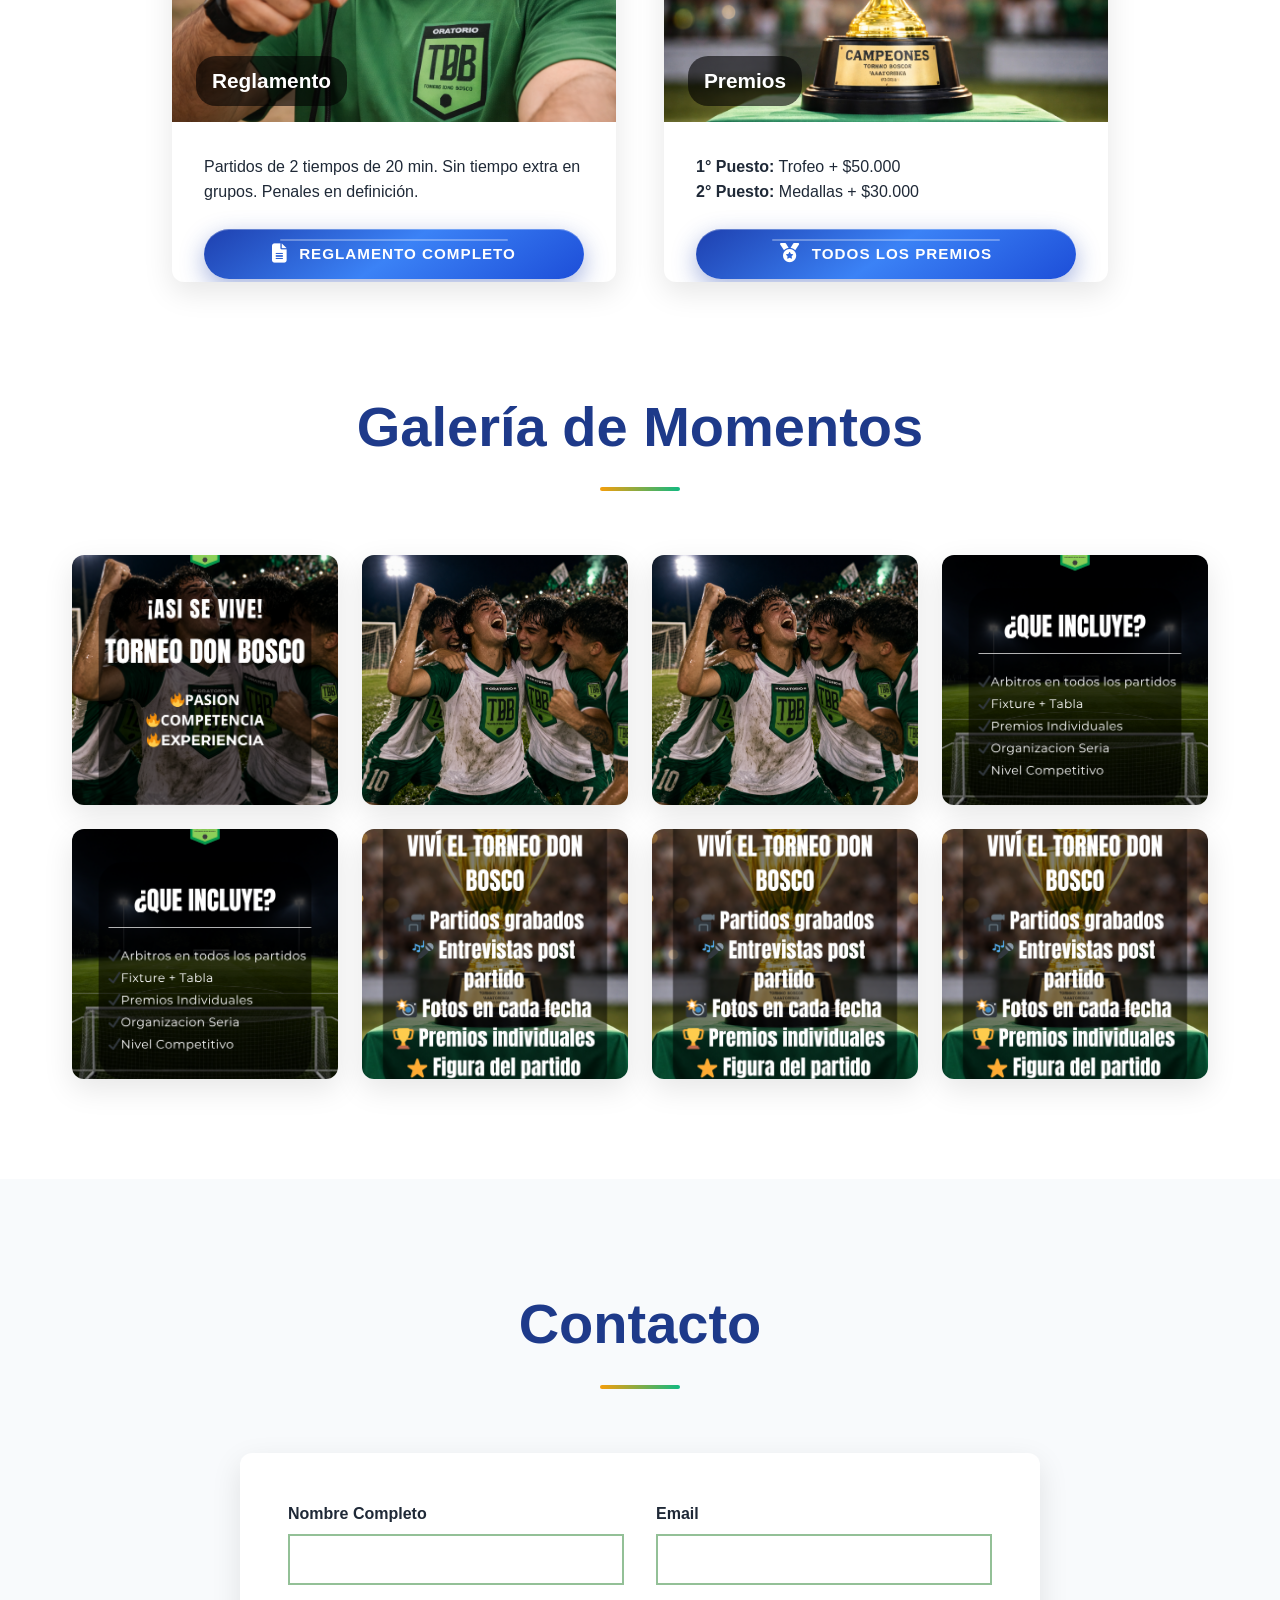
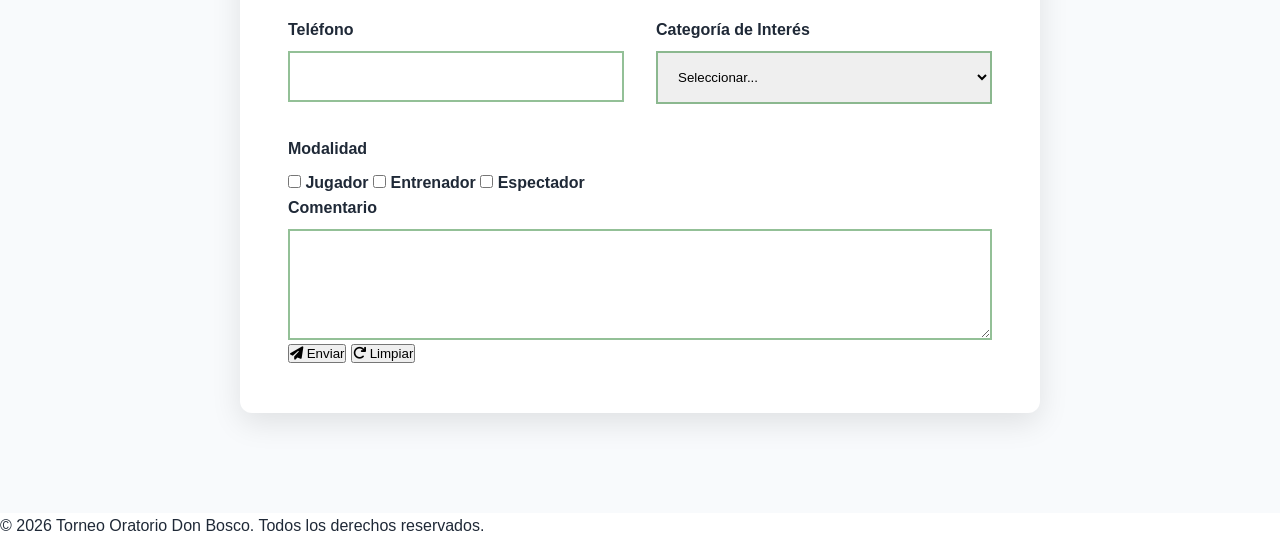
==== commit 1244d5e0: "Update tournament cards with new images and revised descriptions; add responsive design for better a" ====
--- a/torneo-don-bosco/index.html
+++ b/torneo-don-bosco/index.html
@@ -86,11 +86,11 @@
                 <div class="cards-grid">
     <div class="card expandable-card">
         <div class="card-header">
-            <img src="img/campeones.png" alt="Formato" class="card-img">
+            <img src="img/Revisión táctico en el campo.png" alt="Formato" class="card-img">
             <h3>Formato del Torneo</h3>
         </div>
         <div class="card-content">
-            <p>Torneo eliminatorio con 16 equipos divididos en 4 grupos de 4. Fase de grupos + Semifinales + Final.</p>
+            <p>Fase de grupos + Cuartos de Final + Semifinales + Final.</p>
             <a href="formato.html" class="card-btn" target="_blank">
                 <i class="fas fa-eye"></i> Ver Detalles Completos
             </a>
@@ -98,11 +98,11 @@
     </div>
     <div class="card expandable-card">
         <div class="card-header">
-            <img src="img/Campo de fútbol al atardecer.png" alt="Fechas" class="card-img">
+            <img src="img/campeones.png" alt="Fechas" class="card-img">
             <h3>Fechas Importantes</h3>
         </div>
         <div class="card-content">
-            <p><strong>Inicio:</strong> 15 Noviembre<br><strong>Final:</strong> 30 Noviembre 2024</p>
+            <p><strong>Inicio:</strong> Primera Fecha: 19 de Abril<br></p>
             <a href="fechas.html" class="card-btn" target="_blank">
                 <i class="fas fa-calendar-alt"></i> Calendario Completo
             </a>
@@ -110,7 +110,7 @@
     </div>
     <div class="card expandable-card">
         <div class="card-header">
-            <img src="img/jugadores festejando goles.png" alt="Reglamento" class="card-img">
+            <img src="img/Árbitro de fútbol en acción.png" alt="Reglamento" class="card-img">
             <h3>Reglamento</h3>
         </div>
         <div class="card-content">
--- a/torneo-don-bosco/css/styles.css
+++ b/torneo-don-bosco/css/styles.css
@@ -121,9 +121,11 @@
 }
 
 .hero-image {
-    width: 100%;
-    height: 100%;
+    width: 100vw;
+    height: 100vh;
     object-fit: cover;
+    object-position: center center; /* ✅ CENTRO */
+    display: block;
 }
 
 .hero-content {
@@ -272,8 +274,9 @@
     width: 100%;
     height: 100%;
     object-fit: cover;
-}
-
+    object-position: center center; /* ✅ CENTRO */
+    transition: transform 0.6s ease;
+}
 .card h3 {
     position: absolute;
     bottom: 1rem;
@@ -456,12 +459,13 @@
     width: 100%;
     height: 250px;
     object-fit: cover;
+    object-position: center center; 
     border-radius: var(--border-radius);
     transition: var(--transition);
     cursor: pointer;
     box-shadow: var(--shadow);
-}
-
+    display: block;
+}
 .gallery-img:hover {
     transform: scale(1.05) rotate(1deg);
     box-shadow: 0 20px 40px rgba(0,0,0,0.2);
@@ -478,12 +482,13 @@
     width: 100%;
     height: 250px;
     object-fit: cover;
+    object-position: center center; 
     border-radius: var(--border-radius);
     transition: var(--transition);
     cursor: pointer;
     box-shadow: var(--shadow);
-}
-
+    display: block;
+}
 .gallery-img:hover {
     transform: scale(1.05) rotate(1deg);
     box-shadow: 0 20px 40px rgba(0,0,0,0.2);
@@ -547,4 +552,286 @@
     background: linear-gradient(90deg, var(--secondary-color), var(--accent-color));
     margin: 1rem auto 0;
     border-radius: 2px;
+}
+
+/* GALERÍA RESPONSIVE */
+@media (max-width: 768px) {
+    .gallery-grid {
+        grid-template-columns: repeat(2, 1fr);
+        gap: 1rem;
+    }
+    
+    .gallery-img {
+        height: 200px;
+        object-position: center center;
+    }
+}
+
+@media (max-width: 480px) {
+    .gallery-grid {
+        grid-template-columns: 1fr;
+    }
+    
+    .gallery-img {
+        height: 220px;
+    }
+}
+
+/* ========================================
+   RESPONSIVE COMPLETO - BREAKPOINTS
+======================================== */
+
+/* MOBILE FIRST - 360px */
+@media (max-width: 480px) {
+    .nav-container {
+        padding: 0 1rem;
+        flex-direction: column;
+        gap: 1rem;
+    }
+    
+    .nav-menu {
+        gap: 1.5rem;
+    }
+    
+    .nav-link {
+        font-size: 1.2rem;
+    }
+    
+    .hero-content {
+        padding: 2rem 1.5rem;
+        max-width: 90%;
+    }
+    
+    .hero-title {
+        font-size: 2rem;
+    }
+    
+    .carousel-btn {
+        width: 50px !important;
+        height: 50px !important;
+        font-size: 1.2rem !important;
+    }
+    
+    .cards-grid {
+        grid-template-columns: 1fr;
+        gap: 2rem;
+    }
+    
+    .card {
+        max-height: none;
+    }
+    
+    .card-header {
+        height: 200px;
+    }
+    
+    .gallery-grid {
+        grid-template-columns: 1fr;
+        gap: 1rem;
+    }
+    
+    .gallery-img {
+        height: 220px;
+    }
+    
+    .contact-form {
+        padding: 2rem 1.5rem;
+    }
+    
+    .form-row {
+        grid-template-columns: 1fr;
+        gap: 1.5rem;
+    }
+    
+    .section-title {
+        font-size: 2rem;
+        margin-bottom: 2.5rem;
+    }
+    
+    .container {
+        padding: 0 1rem;
+    }
+}
+
+/* TABLET - 768px */
+@media (min-width: 481px) and (max-width: 768px) {
+    .nav-container {
+        padding: 0 1.5rem;
+    }
+    
+    .hero-content {
+        padding: 2.5rem;
+    }
+    
+    .cards-grid {
+        grid-template-columns: repeat(2, 1fr);
+        gap: 2rem;
+    }
+    
+    .gallery-grid {
+        grid-template-columns: repeat(2, 1fr);
+        gap: 1.2rem;
+    }
+    
+    .gallery-img {
+        height: 230px;
+    }
+    
+    .form-row {
+        grid-template-columns: 1fr;
+    }
+    
+    .contact-form {
+        padding: 2.5rem;
+        margin: 0 1rem;
+    }
+}
+
+/* TABLET GRANDE - 1024px */
+@media (min-width: 769px) and (max-width: 1024px) {
+    .nav-container {
+        padding: 0 2rem;
+    }
+    
+    .cards-grid {
+        grid-template-columns: repeat(2, 1fr);
+        gap: 2.5rem;
+    }
+    
+    .gallery-grid {
+        grid-template-columns: repeat(3, 1fr);
+        gap: 1.5rem;
+    }
+    
+    .hero-content {
+        padding: 2.5rem;
+        max-width: 80%;
+    }
+    
+    .carousel-btn {
+        width: 60px !important;
+        height: 60px !important;
+    }
+}
+
+/* DESKTOP - 1025px+ */
+@media (min-width: 1025px) {
+    .cards-grid {
+        grid-template-columns: 1fr 1fr;
+        gap: 3rem;
+    }
+    
+    .gallery-grid {
+        grid-template-columns: repeat(4, 1fr);
+    }
+}
+
+/* HEADER FIJO RESPONSIVE */
+@media (max-width: 768px) {
+    .header {
+        padding: 0.5rem 0;
+    }
+    
+    .nav-logo {
+        font-size: 1.3rem;
+    }
+    
+    .logo {
+        height: 40px;
+    }
+    
+    .nav-menu {
+        gap: 1rem;
+    }
+    
+    .nav-link i {
+        font-size: 1.3rem;
+    }
+}
+
+/* SECCIONES FULL HEIGHT RESPONSIVE */
+@media (max-width: 768px) {
+    .hero-section {
+        height: 100vh;
+        min-height: 100vh;
+    }
+    
+    .cards-section,
+    .gallery-section,
+    .contact-section {
+        padding: 80px 0;
+    }
+}
+
+/* BOTONES RESPONSIVE */
+@media (max-width: 480px) {
+    .card-btn {
+        padding: 0.9rem 1.5rem;
+        font-size: 0.9rem;
+    }
+    
+    .btn-submit,
+    .btn-reset {
+        padding: 1rem 2rem;
+        font-size: 1rem;
+        flex: 1;
+    }
+    
+    .form-actions {
+        flex-direction: column;
+        gap: 1rem;
+    }
+}
+
+/* FORMULARIO RESPONSIVE */
+@media (max-width: 768px) {
+    .form-group select,
+    .form-group input,
+    .form-group textarea {
+        padding: 1rem;
+        font-size: 1rem;
+    }
+    
+    .form-options {
+        display: grid;
+        grid-template-columns: 1fr 1fr;
+        gap: 1rem;
+    }
+    
+    .checkbox-label {
+        display: flex;
+        align-items: center;
+        gap: 0.5rem;
+        font-size: 0.95rem;
+    }
+}
+
+/* FOOTER RESPONSIVE */
+@media (max-width: 768px) {
+    .footer {
+        text-align: center;
+        padding: 2rem 1rem;
+    }
+    
+    .social-links {
+        margin-top: 1rem;
+    }
+    
+    .social-links a {
+        font-size: 1.5rem;
+        margin: 0 0.5rem;
+    }
+}
+
+/* ANIMACIONES OPTIMIZADAS MOBILE */
+@media (max-width: 768px) {
+    .card:hover,
+    .gallery-img:hover {
+        transform: none;
+        box-shadow: var(--shadow);
+    }
+    
+    .card-btn:hover {
+        transform: translateY(-2px);
+    }
 }
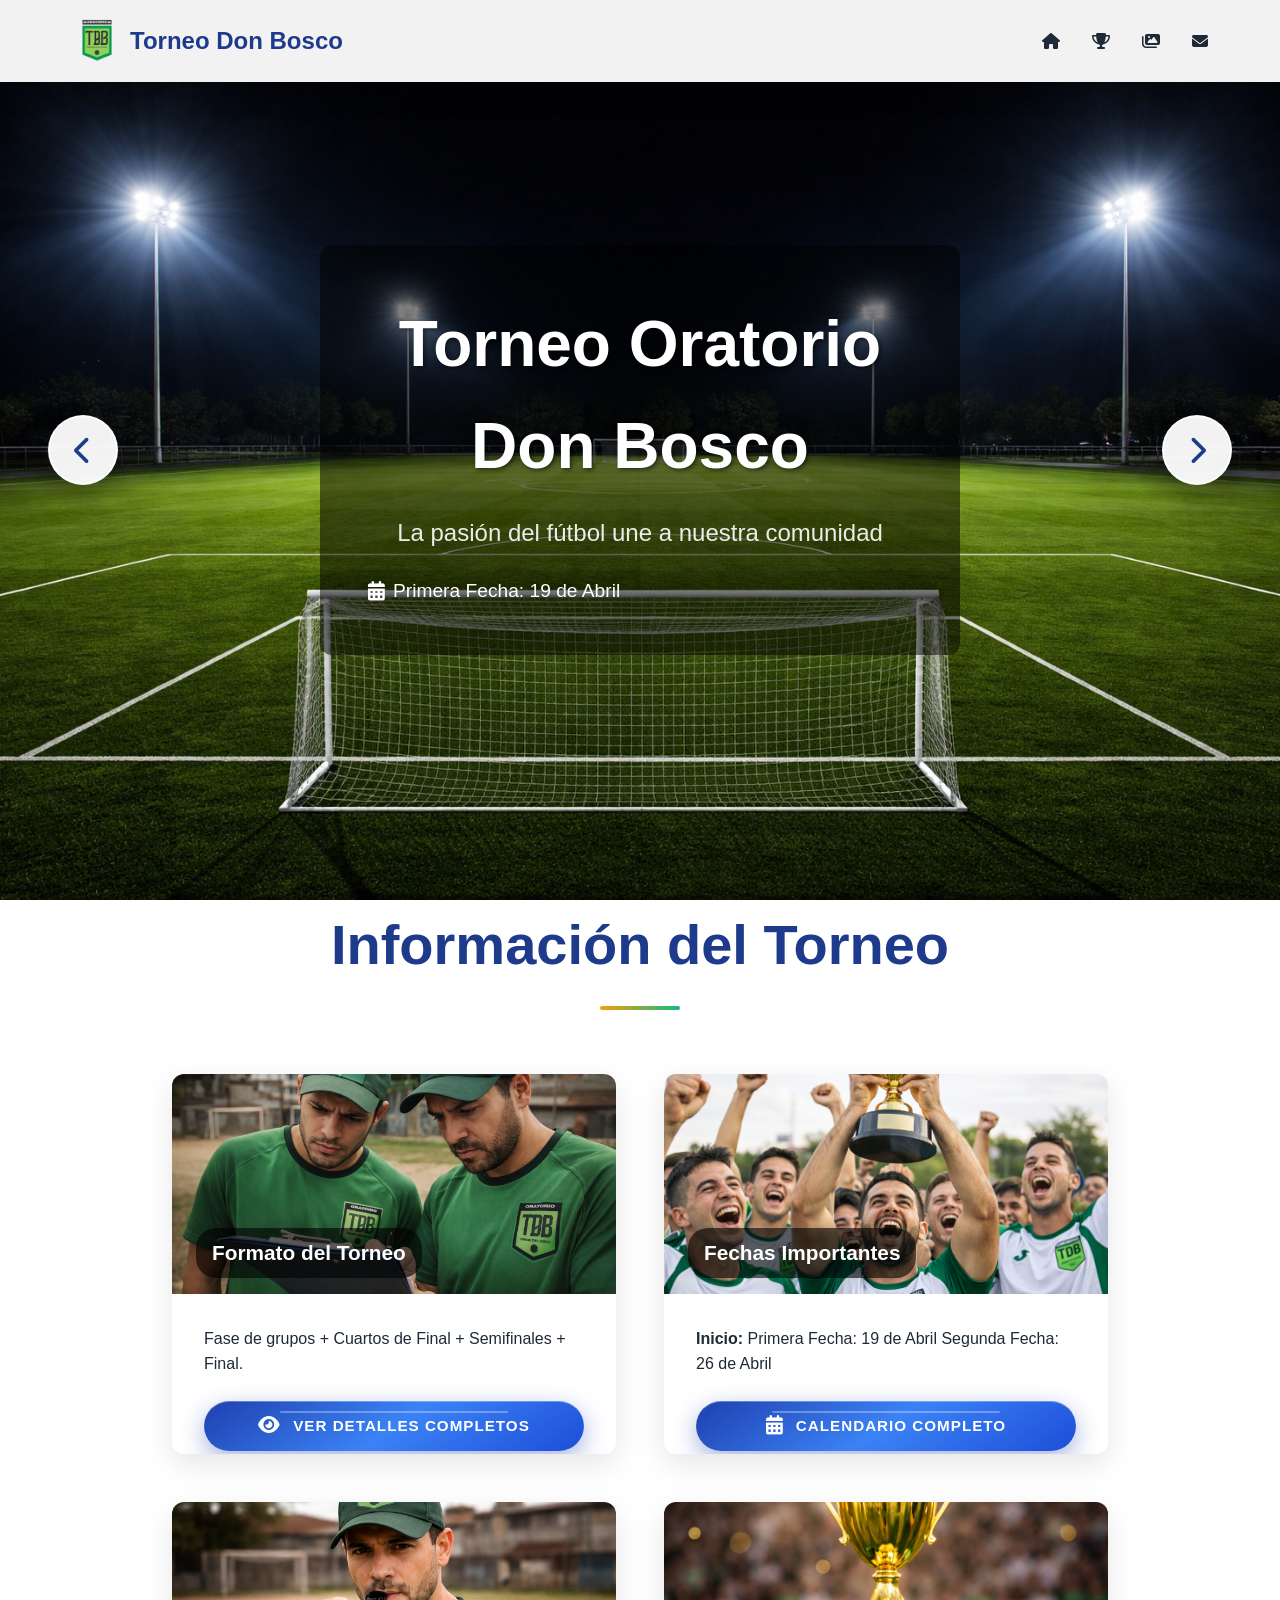
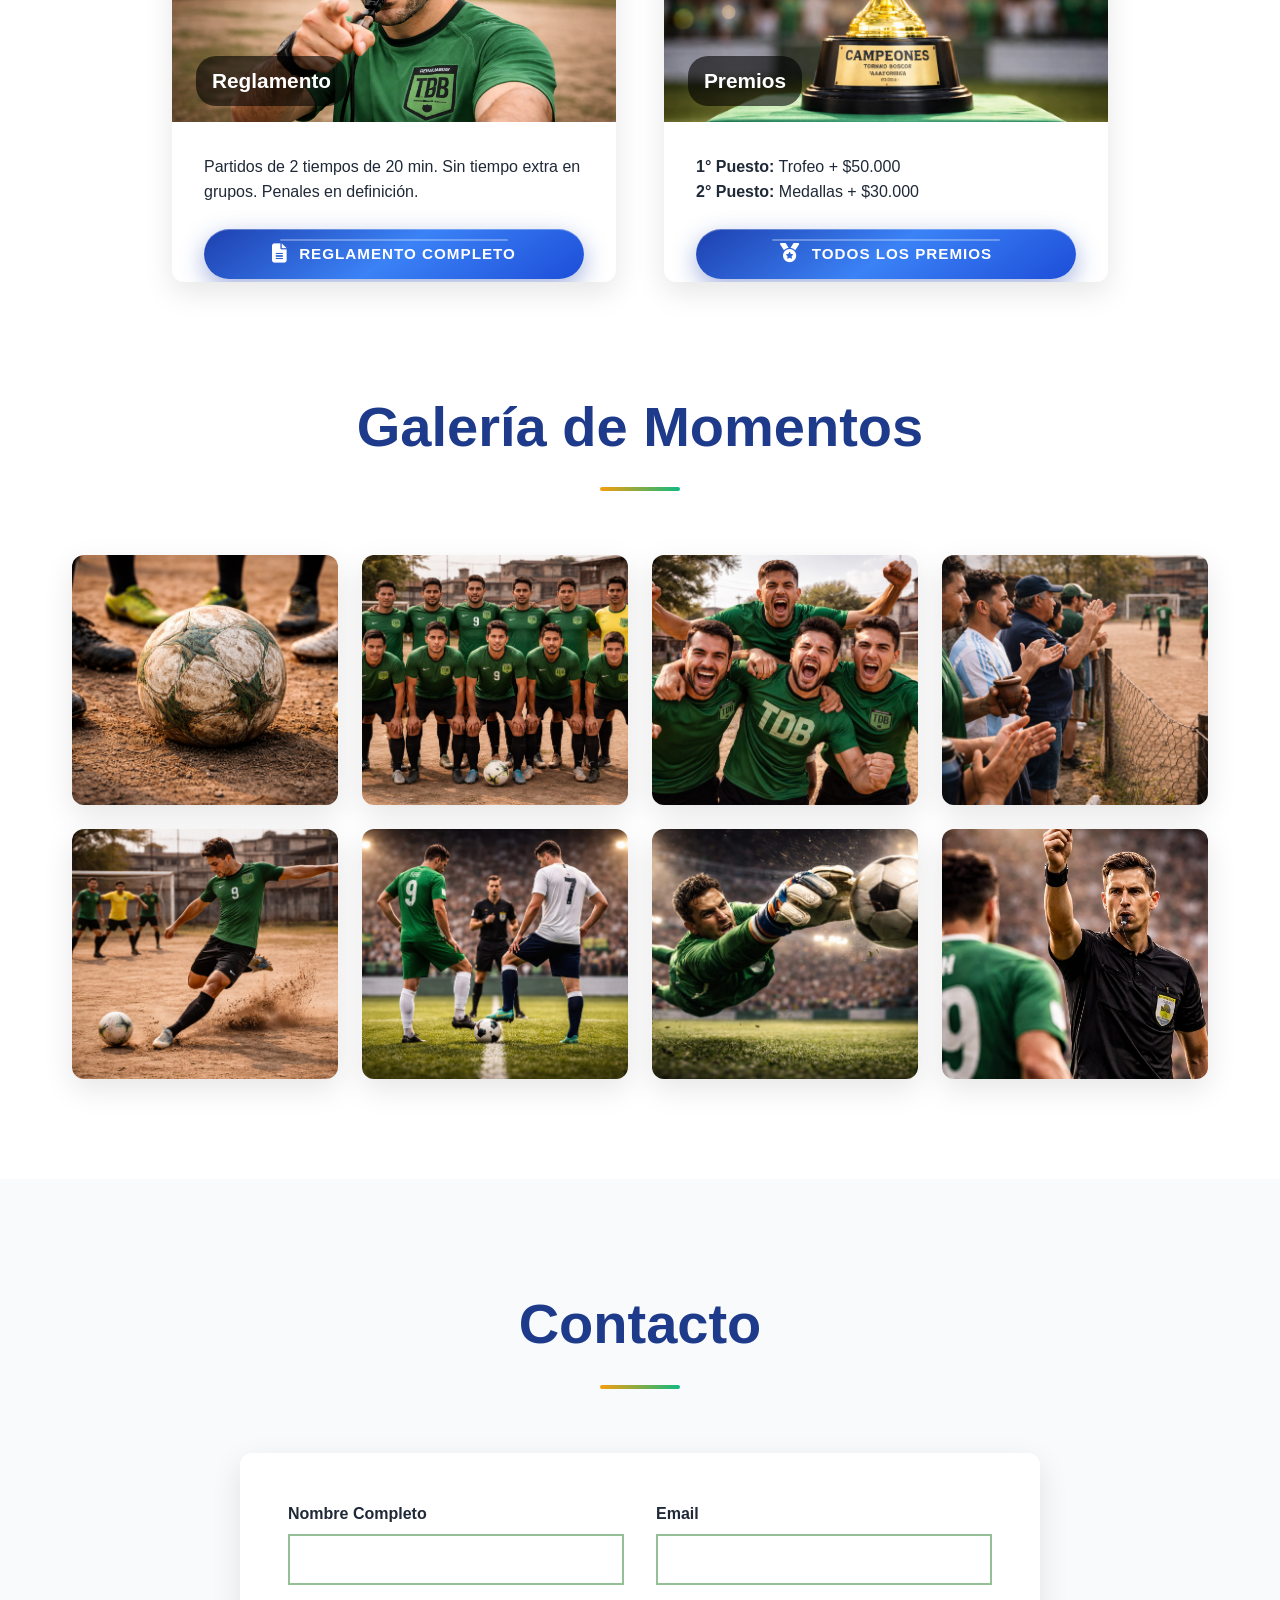
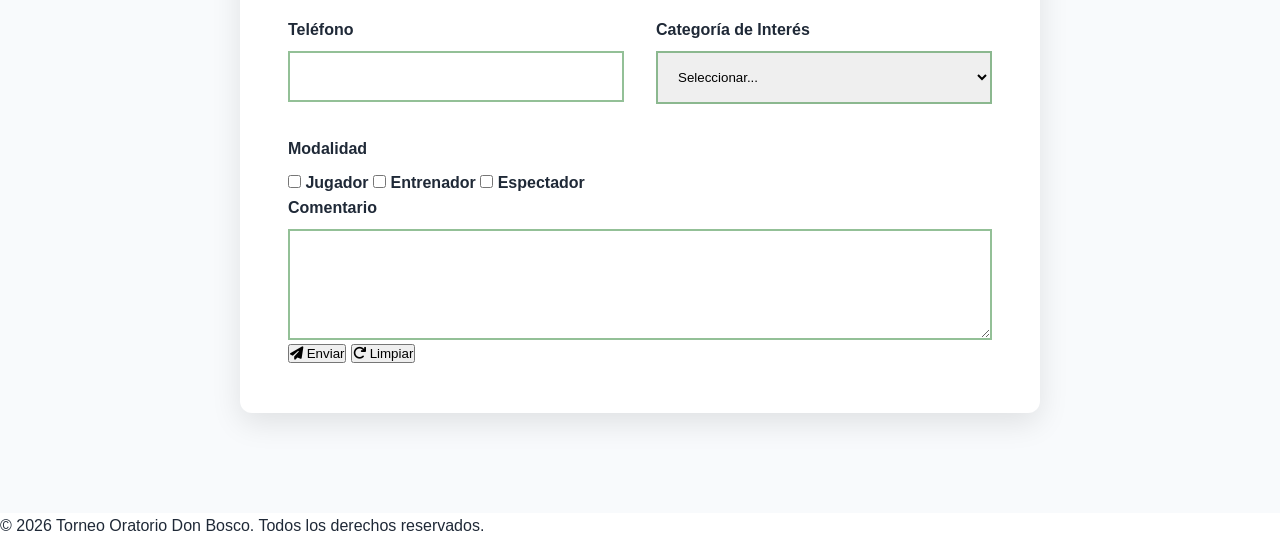
==== commit 1fa2e8d8: "Agregado Html formato" ====
--- a/torneo-don-bosco/index.html
+++ b/torneo-don-bosco/index.html
@@ -91,7 +91,7 @@
         </div>
         <div class="card-content">
             <p>Fase de grupos + Cuartos de Final + Semifinales + Final.</p>
-            <a href="formato.html" class="card-btn" target="_blank">
+            <a href="../cards/formato.html" class="card-btn" target="_blank">
                 <i class="fas fa-eye"></i> Ver Detalles Completos
             </a>
         </div>
@@ -102,7 +102,7 @@
             <h3>Fechas Importantes</h3>
         </div>
         <div class="card-content">
-            <p><strong>Inicio:</strong> Primera Fecha: 19 de Abril<br></p>
+            <p><strong>Inicio:</strong> Primera Fecha: 19 de Abril Segunda Fecha: 26 de Abril <br></p>
             <a href="fechas.html" class="card-btn" target="_blank">
                 <i class="fas fa-calendar-alt"></i> Calendario Completo
             </a>
@@ -142,14 +142,14 @@
             <div class="container">
                 <h2 class="section-title">Galería de Momentos</h2>
                 <div class="gallery-grid">
-                    <img src="img/3.png" alt="Golazo" class="gallery-img">
-                    <img src="img/jugadores festejando goles.png" alt="Celebración" class="gallery-img">
-                    <img src="img/jugadores festejando goles.png" alt="Partido" class="gallery-img">
-                    <img src="img/2.png" alt="Equipo" class="gallery-img">
-                    <img src="img/2.png" alt="Premiación" class="gallery-img">
-                    <img src="img/TORNEO DON BOSCO ORATORIO.png" alt="Público" class="gallery-img">
-                    <img src="img/TORNEO DON BOSCO ORATORIO.png" alt="Acción" class="gallery-img">
-                    <img src="img/TORNEO DON BOSCO ORATORIO.png" alt="Nosotros" class="gallery-img">
+                    <img src="img/galeria/inicio de partido.png" alt="Golazo" class="gallery-img">
+                    <img src="img/galeria/equipo completo.png" alt="Celebración" class="gallery-img">
+                    <img src="img/galeria/FESTEJANDO.png" alt="Partido" class="gallery-img">
+                    <img src="img/galeria/hinchada.png" alt="Equipo" class="gallery-img">
+                    <img src="img/galeria/pateando al arco.png" alt="Premiación" class="gallery-img">
+                    <img src="img/galeria/inicio.jpeg" alt="Público" class="gallery-img">
+                    <img src="img/galeria/atajada.jpeg" alt="Acción" class="gallery-img">
+                    <img src="img/galeria/tarjeta.jpeg" alt="Nosotros" class="gallery-img">
                 </div>
             </div>
         </section>
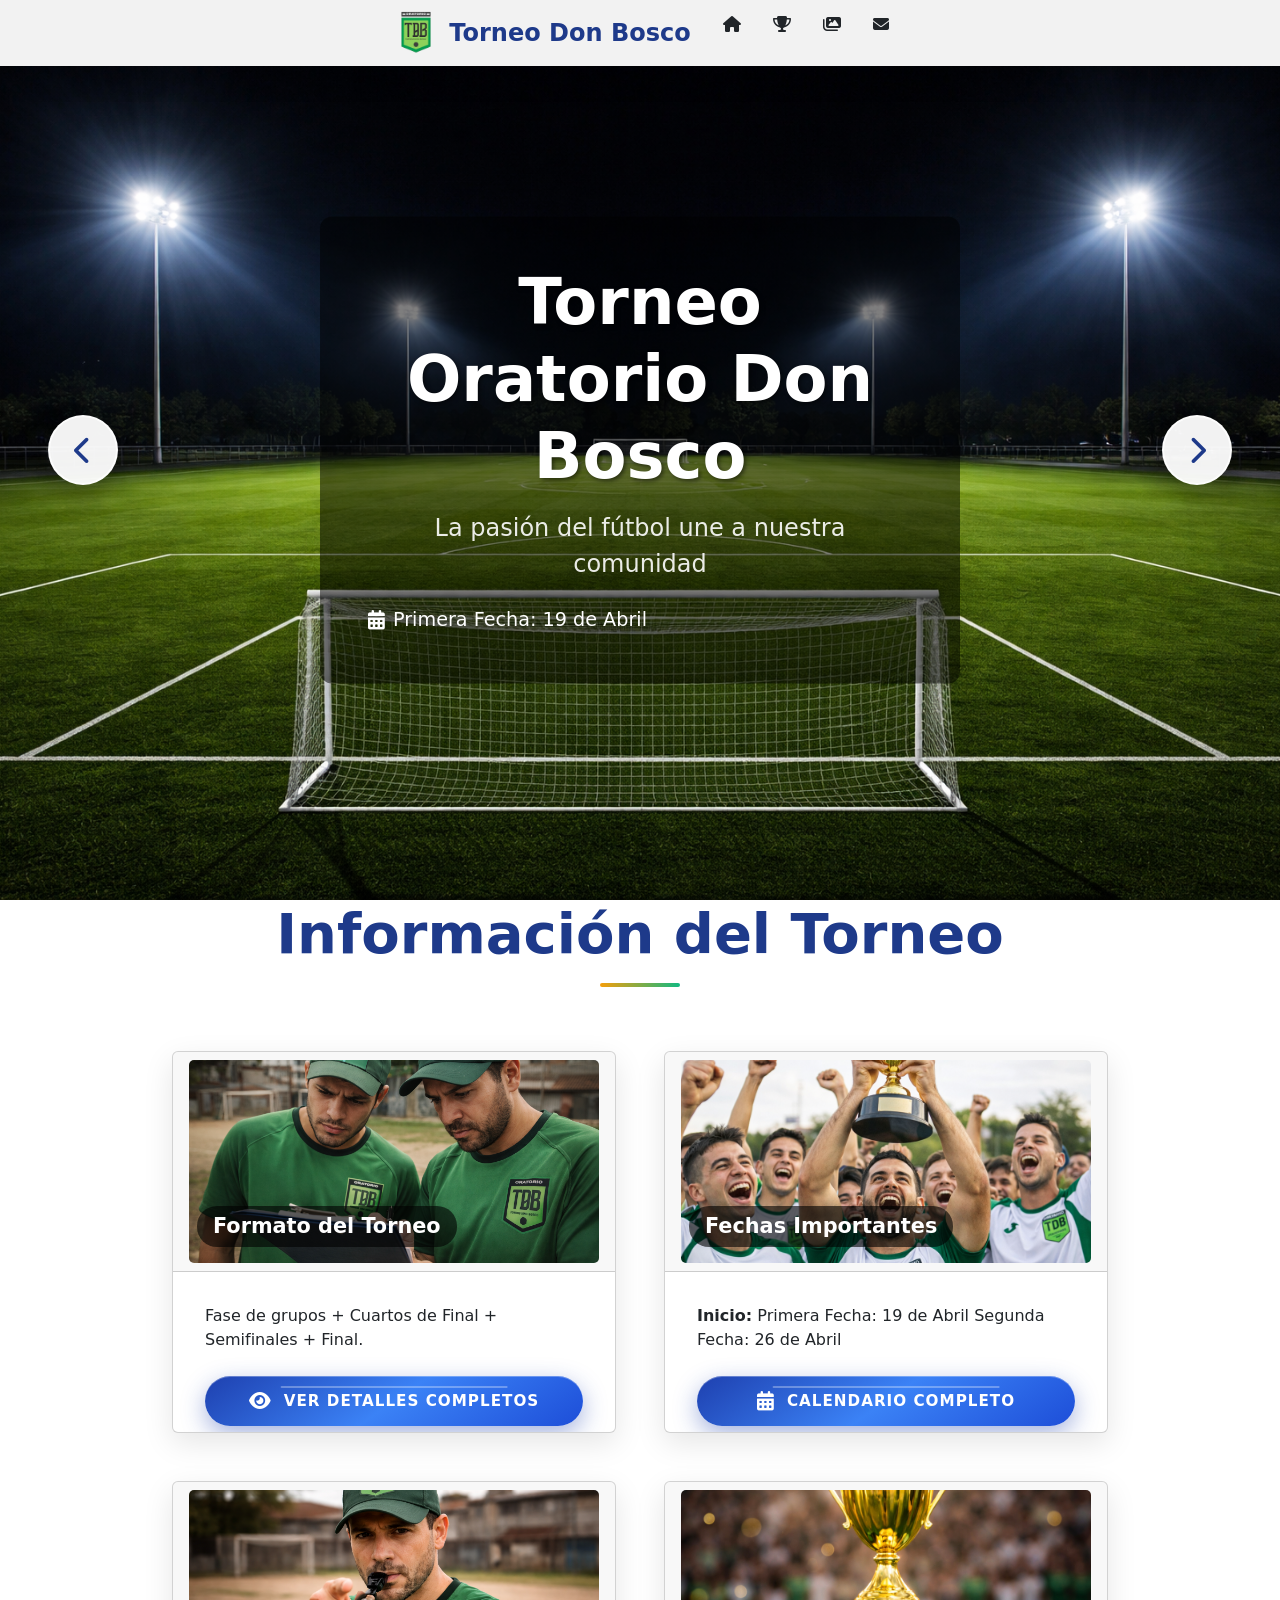
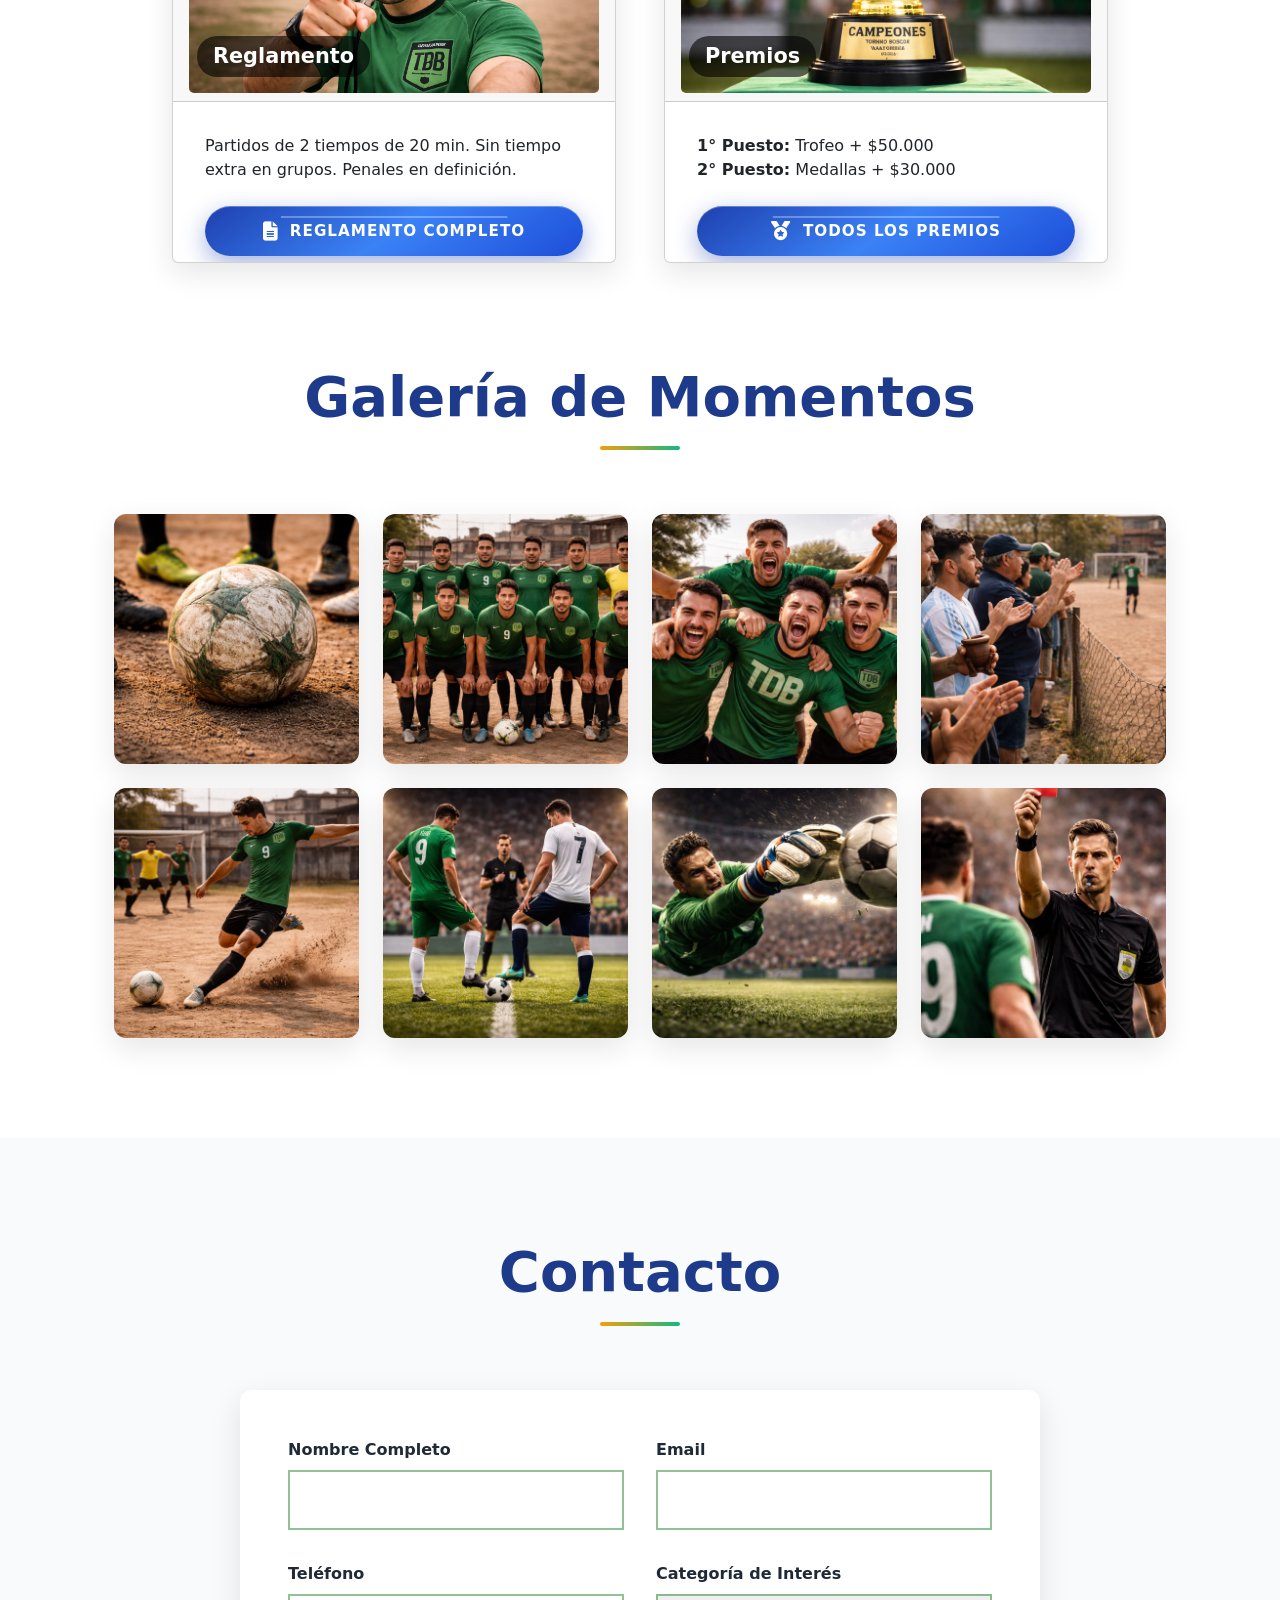
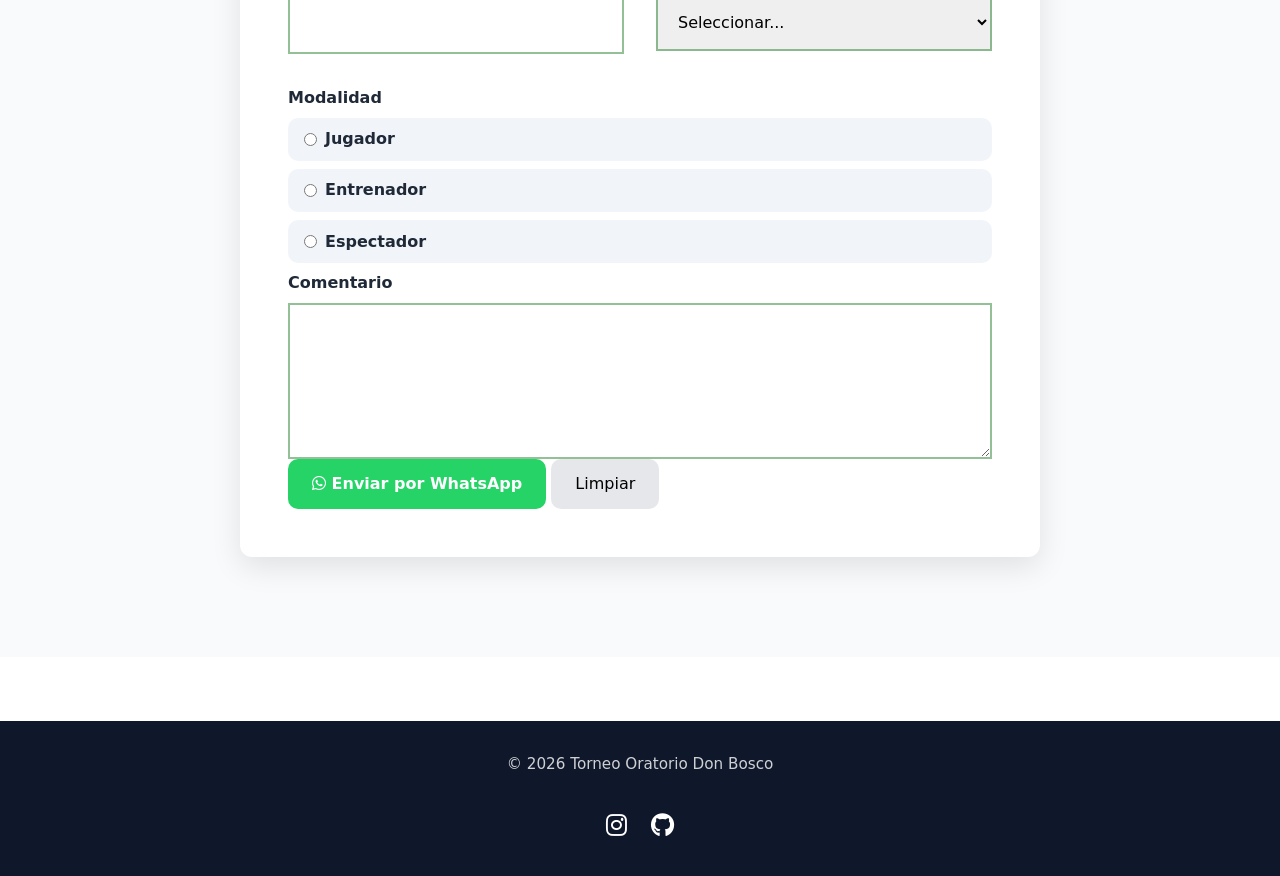
==== commit 3b334565: "Add tournament calendar and footer; refactor contact form submission to use WhatsApp" ====
--- a/torneo-don-bosco/index.html
+++ b/torneo-don-bosco/index.html
@@ -14,6 +14,9 @@
     
     <!-- CSS -->
     <link rel="stylesheet" href="css/styles.css">
+
+    <!-- Bootstrap -->
+    <link href="https://cdn.jsdelivr.net/npm/bootstrap@5.3.0/dist/css/bootstrap.min.css" rel="stylesheet">
 </head>
 <body>
     <!-- HEADER -->
@@ -91,7 +94,7 @@
         </div>
         <div class="card-content">
             <p>Fase de grupos + Cuartos de Final + Semifinales + Final.</p>
-            <a href="../cards/formato.html" class="card-btn" target="_blank">
+            <a href="../torneo-don-bosco/cards/formato.html" class="card-btn" target="_blank">
                 <i class="fas fa-eye"></i> Ver Detalles Completos
             </a>
         </div>
@@ -103,7 +106,7 @@
         </div>
         <div class="card-content">
             <p><strong>Inicio:</strong> Primera Fecha: 19 de Abril Segunda Fecha: 26 de Abril <br></p>
-            <a href="fechas.html" class="card-btn" target="_blank">
+            <a href="../torneo-don-bosco/calendario/fechas.html" class="card-btn" target="_blank">
                 <i class="fas fa-calendar-alt"></i> Calendario Completo
             </a>
         </div>
@@ -186,17 +189,23 @@
                     </div>
                     <div class="form-group">
                         <label>Modalidad</label>
-                        <div class="form-options">
-                            <label class="checkbox-label">
-                                <input type="checkbox" name="modalidad[]" value="jugador"> Jugador
-                            </label>
-                            <label class="checkbox-label">
-                                <input type="checkbox" name="modalidad[]" value="entrenador"> Entrenador
-                            </label>
-                            <label class="checkbox-label">
-                                <input type="checkbox" name="modalidad[]" value="espectador"> Espectador
-                            </label>
-                        </div>
+                            <div class="form-options">
+
+                        <label class="radio-label">
+                            <input type="radio" name="modalidad" value="Jugador" required>
+                            Jugador
+                        </label>
+
+                        <label class="radio-label">
+                            <input type="radio" name="modalidad" value="Entrenador">
+                            Entrenador
+                        </label>
+
+                        <label class="radio-label">
+                            <input type="radio" name="modalidad" value="Espectador">
+                            Espectador
+                        </label>
+                    </div>
                     </div>
                     <div class="form-group">
                         <label for="comentario">Comentario </label>
@@ -204,10 +213,11 @@
                     </div>
                     <div class="form-actions">
                         <button type="submit" class="btn-submit">
-                            <i class="fas fa-paper-plane"></i> Enviar
+                            <i class="fab fa-whatsapp"></i> Enviar por WhatsApp
                         </button>
+
                         <button type="reset" class="btn-reset">
-                            <i class="fas fa-redo"></i> Limpiar
+                            Limpiar
                         </button>
                     </div>
                 </form>
@@ -217,14 +227,29 @@
 
     <!-- FOOTER -->
     <footer class="footer">
-        <div class="container">
-            <p>&copy; 2026 Torneo Oratorio Don Bosco. Todos los derechos reservados.</p>
-           
-        </div>
-    </footer>
-
-   
+    <div class="footer-container">
+
+        <p class="footer-text">
+            © 2026 Torneo Oratorio Don Bosco
+        </p>
+
+        <div class="social-links">
+            <a href="https://www.instagram.com/torneosdonbosco_oratorio/" class="social-link">
+                <i class="fab fa-instagram"></i>
+            </a>
+
+            <a href="https://github.com/nicololos06?tab=repositories" class="social-link">
+                <i class="fab fa-github"></i>
+            </a>
+        </div>
+
+    </div>
+</footer>
+
+
     <!-- JS -->
     <script src="js/script.js"></script>
+    <!-- Bootstrap JS -->
+    <script src="https://cdn.jsdelivr.net/npm/bootstrap@5.3.0/dist/js/bootstrap.bundle.min.js"></script>
 </body>
 </html>
--- a/torneo-don-bosco/css/styles.css
+++ b/torneo-don-bosco/css/styles.css
@@ -554,6 +554,107 @@
     border-radius: 2px;
 }
 
+/* RADIO BUTTONS */
+.radio-label {
+    display: flex;
+    align-items: center;
+    gap: 0.5rem;
+    background: #f1f5f9;
+    padding: 0.6rem 1rem;
+    border-radius: 10px;
+    cursor: pointer;
+    transition: 0.3s;
+}
+
+.radio-label:hover {
+    background: #e2e8f0;
+}
+
+.radio-label input {
+    accent-color: #1e3a8a;
+}
+
+/* BOTÓN WHATSAPP */
+.btn-submit {
+    background: #25D366;
+    color: white;
+    padding: 0.8rem 1.5rem;
+    border-radius: 10px;
+    border: none;
+    font-weight: bold;
+    cursor: pointer;
+    transition: 0.3s;
+}
+
+.btn-submit:hover {
+    background: #1ebe5d;
+    transform: scale(1.05);
+}
+
+/* BOTÓN RESET */
+.btn-reset {
+    background: #e5e7eb;
+    padding: 0.8rem 1.5rem;
+    border-radius: 10px;
+    border: none;
+    cursor: pointer;
+}
+/* ========================= */
+/* FOOTER */
+/* ========================= */
+
+.footer {
+    width: 100%;
+    background: #0f172a;
+    color: white;
+    padding: 2rem 1rem;
+    margin-top: 4rem;
+}
+
+.footer-container {
+    max-width: 1200px;
+    margin: auto;
+    display: flex;
+    flex-direction: column;
+    align-items: center;
+    gap: 1rem;
+}
+
+/* TEXTO */
+.footer-text {
+    font-size: 0.95rem;
+    opacity: 0.8;
+}
+
+/* REDES */
+.social-links {
+    display: flex;
+    gap: 1.5rem;
+}
+
+.social-link {
+    color: white;
+    font-size: 1.5rem;
+    transition: all 0.3s ease;
+}
+
+/* HOVER PRO */
+.social-link:hover {
+    color: #f59e0b;
+    transform: scale(1.2);
+}
+
+/* RESPONSIVE */
+@media (max-width: 768px) {
+    .footer {
+        padding: 1.5rem 1rem;
+    }
+
+    .social-link {
+        font-size: 1.3rem;
+    }
+}
+
 /* GALERÍA RESPONSIVE */
 @media (max-width: 768px) {
     .gallery-grid {
